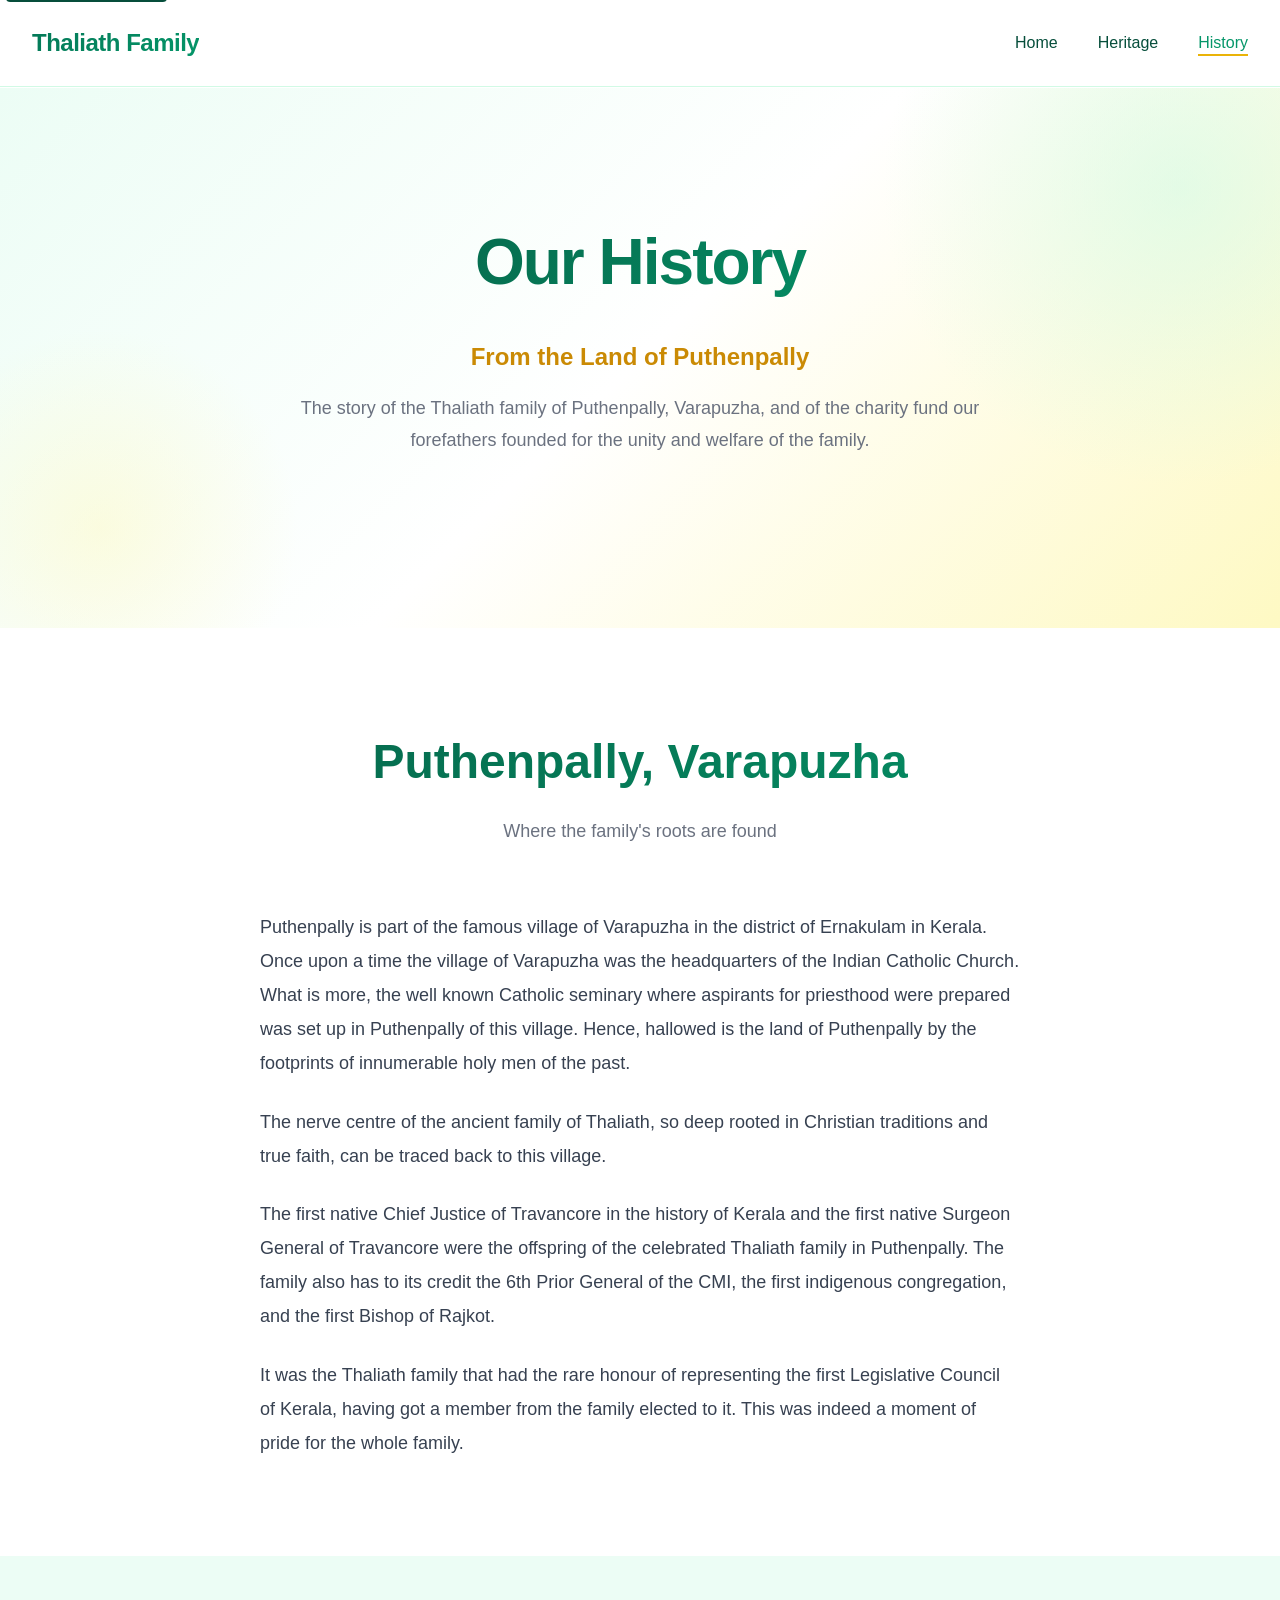
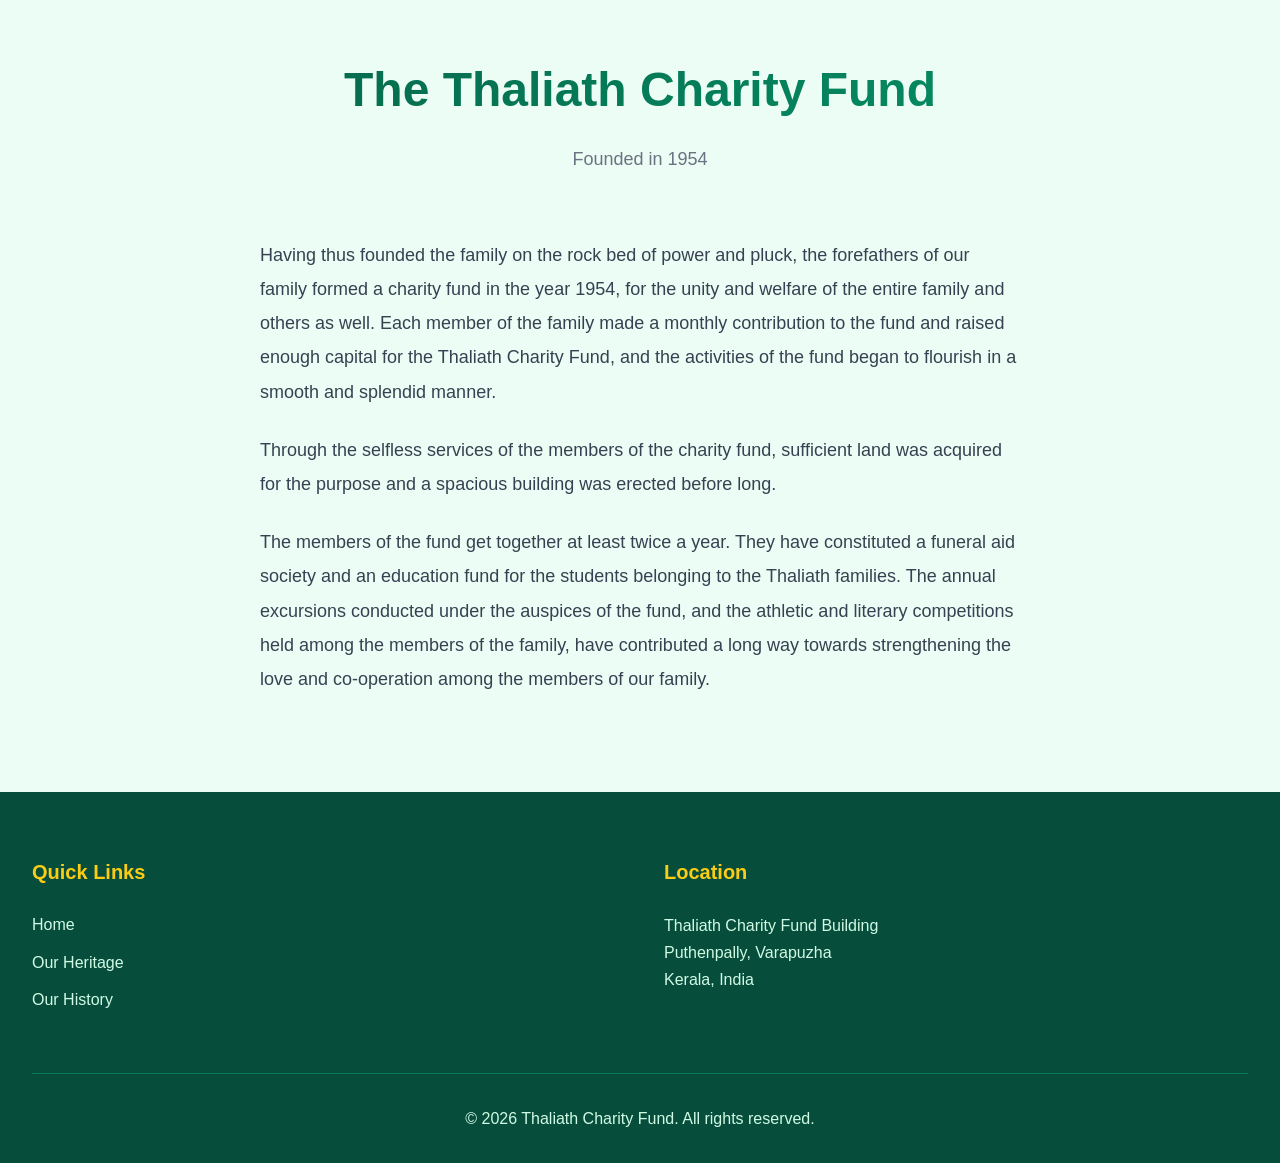
==== history.html @ 6bfd042c "Remove Family of Firsts section from History page Move the notable members back into the Puthenpally" ====
<!doctype html>
<html lang="en">
  <head>
    <meta charset="UTF-8" />
    <meta name="viewport" content="width=device-width, initial-scale=1.0" />
    <meta
      name="description"
      content="The history of the Thaliath family of Puthenpally, Varapuzha, and the Thaliath Charity Fund founded in 1954."
    />
    <meta
      name="keywords"
      content="Thaliath family history, Puthenpally, Varapuzha, Thaliath Charity Fund, Kerala"
    />
    <meta name="author" content="Prince Thaliath" />
    <meta name="robots" content="index, follow" />
    <meta name="theme-color" content="#059669" />
    <link rel="icon" href="favicon/favicon.ico" type="image/x-icon" />
    <link
      rel="apple-touch-icon"
      sizes="180x180"
      href="favicon/apple-touch-icon.png"
    />
    <link
      rel="icon"
      type="image/png"
      sizes="32x32"
      href="favicon/favicon-32x32.png"
    />
    <link
      rel="icon"
      type="image/png"
      sizes="16x16"
      href="favicon/favicon-16x16.png"
    />
    <link rel="manifest" href="favicon/site.webmanifest" />
    <title>Our History - Thaliath Family</title>
    <meta property="og:url" content="https://thaliathfamily.com/history.html" />
    <meta property="og:type" content="article" />
    <meta property="og:title" content="Our History - Thaliath Family" />
    <meta
      property="og:description"
      content="The history of the Thaliath family of Puthenpally, Varapuzha, and the Thaliath Charity Fund founded in 1954."
    />
    <meta
      property="og:image"
      content="https://raw.githubusercontent.com/Thaliath-Charity-Fund/thaliathfamily.com/refs/heads/main/favicon/og.png"
    />
    <meta name="twitter:card" content="summary_large_image" />
    <meta property="twitter:domain" content="thaliathfamily.com" />
    <meta
      property="twitter:url"
      content="https://thaliathfamily.com/history.html"
    />
    <meta name="twitter:title" content="Our History - Thaliath Family" />
    <meta
      name="twitter:description"
      content="The history of the Thaliath family of Puthenpally, Varapuzha, and the Thaliath Charity Fund founded in 1954."
    />
    <meta
      name="twitter:image"
      content="https://raw.githubusercontent.com/Thaliath-Charity-Fund/thaliathfamily.com/refs/heads/main/favicon/og.png"
    />
    <link rel="stylesheet" href="main.css" />
    <script src="main.js" defer></script>
  </head>
  <body>
    <a href="#main" class="skip-link">Skip to main content</a>

    <header class="header" id="header">
      <nav class="nav-container">
        <a href="index.html" class="logo">Thaliath Family</a>
        <ul class="nav-links" id="navLinks">
          <li><a href="index.html#home">Home</a></li>
          <li><a href="index.html#heritage">Heritage</a></li>
          <li><a href="history.html" aria-current="page">History</a></li>
        </ul>
        <button
          class="menu-toggle"
          id="menuToggle"
          aria-label="Toggle navigation menu"
        >
          <span></span>
          <span></span>
          <span></span>
        </button>
      </nav>
    </header>

    <main id="main">
      <section class="hero page-hero" id="top">
        <div class="hero-content">
          <h1>Our History</h1>
          <p class="hero-subtitle">From the Land of Puthenpally</p>
          <p class="hero-description">
            The story of the Thaliath family of Puthenpally, Varapuzha, and of
            the charity fund our forefathers founded for the unity and welfare
            of the family.
          </p>
        </div>
      </section>

      <section class="section" id="puthenpally">
        <h2 class="section-title">Puthenpally, Varapuzha</h2>
        <p class="section-subtitle">Where the family's roots are found</p>

        <div class="prose">
          <p>
            Puthenpally is part of the famous village of Varapuzha in the
            district of Ernakulam in Kerala. Once upon a time the village of
            Varapuzha was the headquarters of the Indian Catholic Church. What
            is more, the well known Catholic seminary where aspirants for
            priesthood were prepared was set up in Puthenpally of this village.
            Hence, hallowed is the land of Puthenpally by the footprints of
            innumerable holy men of the past.
          </p>
          <p>
            The nerve centre of the ancient family of Thaliath, so deep rooted
            in Christian traditions and true faith, can be traced back to this
            village.
          </p>
          <p>
            The first native Chief Justice of Travancore in the history of
            Kerala and the first native Surgeon General of Travancore were the
            offspring of the celebrated Thaliath family in Puthenpally. The
            family also has to its credit the 6th Prior General of the CMI, the
            first indigenous congregation, and the first Bishop of Rajkot.
          </p>
          <p>
            It was the Thaliath family that had the rare honour of representing
            the first Legislative Council of Kerala, having got a member from
            the family elected to it. This was indeed a moment of pride for the
            whole family.
          </p>
        </div>
      </section>
      <section class="section section-tinted" id="charity-fund">
        <h2 class="section-title">The Thaliath Charity Fund</h2>
        <p class="section-subtitle">Founded in 1954</p>

        <div class="prose">
          <p>
            Having thus founded the family on the rock bed of power and pluck,
            the forefathers of our family formed a charity fund in the year
            1954, for the unity and welfare of the entire family and others as
            well. Each member of the family made a monthly contribution to the
            fund and raised enough capital for the Thaliath Charity Fund, and
            the activities of the fund began to flourish in a smooth and
            splendid manner.
          </p>
          <p>
            Through the selfless services of the members of the charity fund,
            sufficient land was acquired for the purpose and a spacious building
            was erected before long.
          </p>
          <p>
            The members of the fund get together at least twice a year. They
            have constituted a funeral aid society and an education fund for the
            students belonging to the Thaliath families. The annual excursions
            conducted under the auspices of the fund, and the athletic and
            literary competitions held among the members of the family, have
            contributed a long way towards strengthening the love and
            co-operation among the members of our family.
          </p>
        </div>
      </section>
    </main>

    <footer class="footer">
      <div class="footer-content">
        <div class="footer-section">
          <h4>Quick Links</h4>
          <ul>
            <li><a href="index.html#home">Home</a></li>
            <li><a href="index.html#heritage">Our Heritage</a></li>
            <li><a href="history.html">Our History</a></li>
          </ul>
        </div>

        <div class="footer-section">
          <h4>Location</h4>
          <p class="footer-description">
            Thaliath Charity Fund Building
            <br />Puthenpally, Varapuzha<br />Kerala, India
          </p>
        </div>
      </div>

      <div class="footer-bottom">
        <p>&copy; 2026 Thaliath Charity Fund. All rights reserved.</p>
      </div>
    </footer>

    <noscript>
      <p class="no_java_script">
        This website uses JavaScript for enhanced functionality, such as the
        mobile navigation menu. Please enable JavaScript for the best
        experience.
      </p>
    </noscript>
  </body>
</html>
---- main.css ----
* {
  margin: 0;
  padding: 0;
  box-sizing: border-box;
}

:root {
  --emerald-900: #064e3b;
  --emerald-800: #065f46;
  --emerald-700: #047857;
  --emerald-600: #059669;
  --emerald-500: #10b981;
  --emerald-100: #d1fae5;
  --emerald-50: #ecfdf5;
  --gold-600: #ca8a04;
  --gold-500: #eab308;
  --gold-400: #facc15;
  --gold-100: #fef9c3;
}

body {
  font-family: -apple-system, BlinkMacSystemFont, "Segoe UI", Roboto, Oxygen,
    Ubuntu, Cantarell, sans-serif;
  line-height: 1.6;
  color: #1f2937;
  overflow-x: hidden;
}

.header {
  position: fixed;
  top: 0;
  width: 100%;
  background: rgba(255, 255, 255, 0.95);
  backdrop-filter: blur(10px);
  z-index: 1000;
  border-bottom: 1px solid var(--emerald-100);
  transition: all 0.3s ease;
}

.header.scrolled {
  box-shadow: 0 4px 6px -1px rgba(0, 0, 0, 0.1);
}

.nav-container {
  max-width: 1400px;
  margin: 0 auto;
  padding: 1.5rem 2rem;
  display: flex;
  justify-content: space-between;
  align-items: center;
}

.logo {
  font-size: 1.5rem;
  font-weight: 700;
  background: linear-gradient(
    135deg,
    var(--emerald-700) 0%,
    var(--emerald-600) 100%
  );
  -webkit-background-clip: text;
  -webkit-text-fill-color: transparent;
  background-clip: text;
  text-decoration: none;
  letter-spacing: -0.5px;
}

.nav-links {
  display: flex;
  gap: 2.5rem;
  list-style: none;
}

.nav-links a {
  color: var(--emerald-900);
  text-decoration: none;
  font-weight: 500;
  transition: color 0.3s ease;
  position: relative;
}

.nav-links a::after {
  content: "";
  position: absolute;
  bottom: -5px;
  left: 0;
  width: 0;
  height: 2px;
  background: var(--gold-500);
  transition: width 0.3s ease;
}

.nav-links a:hover::after {
  width: 100%;
}

.nav-links a:hover {
  color: var(--emerald-600);
}

.nav-links a[aria-current="page"] {
  color: var(--emerald-600);
}

.nav-links a[aria-current="page"]::after {
  width: 100%;
}

.menu-toggle {
  display: none;
  background: none;
  border: none;
  cursor: pointer;
  padding: 0.5rem;
}

.menu-toggle span {
  display: block;
  width: 25px;
  height: 3px;
  background: var(--emerald-900);
  margin: 5px 0;
  transition: 0.3s;
}

.hero {
  margin-top: 88px;
  min-height: calc(100vh - 88px);
  background: linear-gradient(
    135deg,
    var(--emerald-50) 0%,
    white 50%,
    var(--gold-100) 100%
  );
  display: flex;
  align-items: center;
  justify-content: center;
  position: relative;
  overflow: hidden;
}

.hero::before {
  content: "";
  position: absolute;
  width: 600px;
  height: 600px;
  background: radial-gradient(circle, var(--emerald-100) 0%, transparent 70%);
  border-radius: 50%;
  top: -200px;
  right: -200px;
  opacity: 0.6;
}

.hero::after {
  content: "";
  position: absolute;
  width: 400px;
  height: 400px;
  background: radial-gradient(circle, var(--gold-100) 0%, transparent 70%);
  border-radius: 50%;
  bottom: -100px;
  left: -100px;
  opacity: 0.5;
}

.hero-content {
  max-width: 1400px;
  padding: 4rem 2rem;
  text-align: center;
  position: relative;
  z-index: 1;
}

.hero h1 {
  font-size: 4rem;
  background: linear-gradient(
    135deg,
    var(--emerald-800) 0%,
    var(--emerald-600) 100%
  );
  -webkit-background-clip: text;
  -webkit-text-fill-color: transparent;
  background-clip: text;
  margin-bottom: 1.5rem;
  font-weight: 800;
  letter-spacing: -2px;
  animation: fadeInUp 0.8s ease;
}

.hero-subtitle {
  font-size: 1.5rem;
  color: var(--gold-600);
  margin-bottom: 1rem;
  font-weight: 600;
  animation: fadeInUp 0.8s ease 0.2s backwards;
}

.hero-description {
  font-size: 1.125rem;
  color: #6b7280;
  max-width: 700px;
  margin: 0 auto 3rem;
  line-height: 1.8;
  animation: fadeInUp 0.8s ease 0.4s backwards;
}

.cta-buttons {
  display: flex;
  gap: 1.5rem;
  justify-content: center;
  flex-wrap: wrap;
  animation: fadeInUp 0.8s ease 0.6s backwards;
}

.btn {
  padding: 1rem 2.5rem;
  border-radius: 50px;
  text-decoration: none;
  font-weight: 600;
  transition: all 0.3s ease;
  display: inline-block;
  border: 2px solid transparent;
}

.btn-primary {
  background: linear-gradient(
    135deg,
    var(--emerald-600) 0%,
    var(--emerald-500) 100%
  );
  color: white;
}

.btn-primary:hover {
  background: linear-gradient(
    135deg,
    var(--emerald-700) 0%,
    var(--emerald-600) 100%
  );
  transform: translateY(-2px);
  box-shadow: 0 10px 25px -5px rgba(5, 150, 105, 0.4);
}

.btn-secondary {
  background: white;
  color: var(--emerald-700);
  border-color: var(--emerald-600);
}

.btn-secondary:hover {
  background: var(--emerald-50);
  transform: translateY(-2px);
}

.section {
  padding: 6rem 2rem;
  max-width: 1400px;
  margin: 0 auto;
}

.section-title {
  font-size: 3rem;
  background: linear-gradient(
    135deg,
    var(--emerald-800) 0%,
    var(--emerald-600) 100%
  );
  -webkit-background-clip: text;
  -webkit-text-fill-color: transparent;
  background-clip: text;
  margin-bottom: 1rem;
  text-align: center;
  font-weight: 700;
}

.section-subtitle {
  text-align: center;
  color: #6b7280;
  font-size: 1.125rem;
  max-width: 700px;
  margin: 0 auto 4rem;
}

.features-grid {
  display: grid;
  grid-template-columns: repeat(auto-fit, minmax(300px, 1fr));
  gap: 2.5rem;
  margin-top: 4rem;
}

.feature-card {
  background: white;
  padding: 2.5rem;
  border-radius: 20px;
  box-shadow: 0 4px 6px -1px rgba(0, 0, 0, 0.1);
  transition: all 0.3s ease;
  border: 1px solid var(--emerald-100);
  position: relative;
  overflow: hidden;
}

.feature-card::before {
  content: "";
  position: absolute;
  top: 0;
  left: 0;
  width: 100%;
  height: 4px;
  background: linear-gradient(
    90deg,
    var(--emerald-500) 0%,
    var(--gold-400) 100%
  );
  transform: scaleX(0);
  transition: transform 0.3s ease;
}

.feature-card:hover::before {
  transform: scaleX(1);
}

.feature-card:hover {
  transform: translateY(-10px);
  box-shadow: 0 20px 25px -5px rgba(0, 0, 0, 0.1);
  border-color: var(--emerald-300);
}

.feature-icon {
  width: 60px;
  height: 60px;
  background: linear-gradient(
    135deg,
    var(--emerald-100) 0%,
    var(--gold-100) 100%
  );
  border-radius: 15px;
  display: flex;
  align-items: center;
  justify-content: center;
  margin-bottom: 1.5rem;
  font-size: 1.75rem;
}

.feature-card h3 {
  font-size: 1.5rem;
  color: var(--emerald-900);
  margin-bottom: 1rem;
  font-weight: 600;
}

.feature-card p {
  color: #6b7280;
  line-height: 1.7;
}

.page-hero {
  min-height: 60vh;
}

.section-tinted {
  max-width: none;
  background: var(--emerald-50);
}

.section-tinted > * {
  max-width: 1400px;
  margin-left: auto;
  margin-right: auto;
}

.section-tinted > .section-subtitle {
  max-width: 700px;
}

.prose {
  max-width: 760px;
  margin: 0 auto;
}

.prose p {
  font-size: 1.125rem;
  line-height: 1.9;
  color: #374151;
}

.prose p + p {
  margin-top: 1.5rem;
}

.bg-emerald {
  background: linear-gradient(
    135deg,
    var(--emerald-700) 0%,
    var(--emerald-900) 100%
  );
  color: white;
}

.bg-emerald .section-title {
  color: white;
  background: none;
  -webkit-text-fill-color: white;
}

.bg-emerald .section-subtitle {
  color: var(--emerald-100);
}

.stats-grid {
  display: grid;
  grid-template-columns: repeat(auto-fit, minmax(200px, 1fr));
  gap: 3rem;
  margin-top: 4rem;
}

.stat-item {
  text-align: center;
  position: relative;
}

.stat-item::after {
  content: "";
  position: absolute;
  bottom: -10px;
  left: 50%;
  transform: translateX(-50%);
  width: 60px;
  height: 3px;
  background: var(--gold-400);
  border-radius: 2px;
}

.stat-number {
  font-size: 3.5rem;
  font-weight: 800;
  color: white;
  margin-bottom: 0.5rem;
}

.stat-label {
  font-size: 1.125rem;
  color: var(--emerald-100);
}

.footer {
  background: var(--emerald-900);
  color: white;
  padding: 4rem 2rem 2rem;
}

.footer-content {
  max-width: 1400px;
  margin: 0 auto;
  display: grid;
  grid-template-columns: repeat(auto-fit, minmax(250px, 1fr));
  gap: 3rem;
  margin-bottom: 3rem;
}

.footer-section h4 {
  font-size: 1.25rem;
  margin-bottom: 1.5rem;
  color: var(--gold-400);
}

.footer-section ul {
  list-style: none;
}

.footer-section ul li {
  margin-bottom: 0.75rem;
}

.footer-section a {
  color: var(--emerald-100);
  text-decoration: none;
  transition: color 0.3s ease;
}

.footer-section a:hover {
  color: var(--gold-400);
}

.footer-description {
  color: var(--emerald-100);
  line-height: 1.7;
}

.skip-link {
  position: absolute;
  top: -40px;
  left: 6px;
  background: var(--emerald-900);
  color: white;
  padding: 8px;
  text-decoration: none;
  z-index: 1001;
  border-radius: 4px;
}

.skip-link:focus {
  top: 6px;
}

.footer-bottom {
  text-align: center;
  padding-top: 2rem;
  border-top: 1px solid var(--emerald-700);
  color: var(--emerald-100);
}

@keyframes fadeInUp {
  from {
    opacity: 0;
    transform: translateY(30px);
  }
  to {
    opacity: 1;
    transform: translateY(0);
  }
}

@media (max-width: 768px) {
  .nav-links {
    position: fixed;
    top: 88px;
    left: -100%;
    width: 100%;
    background: white;
    flex-direction: column;
    padding: 2rem;
    gap: 1.5rem;
    box-shadow: 0 10px 25px -5px rgba(0, 0, 0, 0.1);
    transition: left 0.3s ease;
  }

  .nav-links.active {
    left: 0;
  }

  .menu-toggle {
    display: block;
  }

  .hero h1 {
    font-size: 2.5rem;
  }

  .hero-subtitle {
    font-size: 1.25rem;
  }

  .section-title {
    font-size: 2rem;
  }

  .page-hero {
    min-height: auto;
  }

  .prose p {
    font-size: 1rem;
  }

  .cta-buttons {
    flex-direction: column;
  }

  .btn {
    width: 100%;
  }
}

.no_java_script {
  text-align: center;
  padding: 1rem;
  background: #fee;
  color: #c33;
}
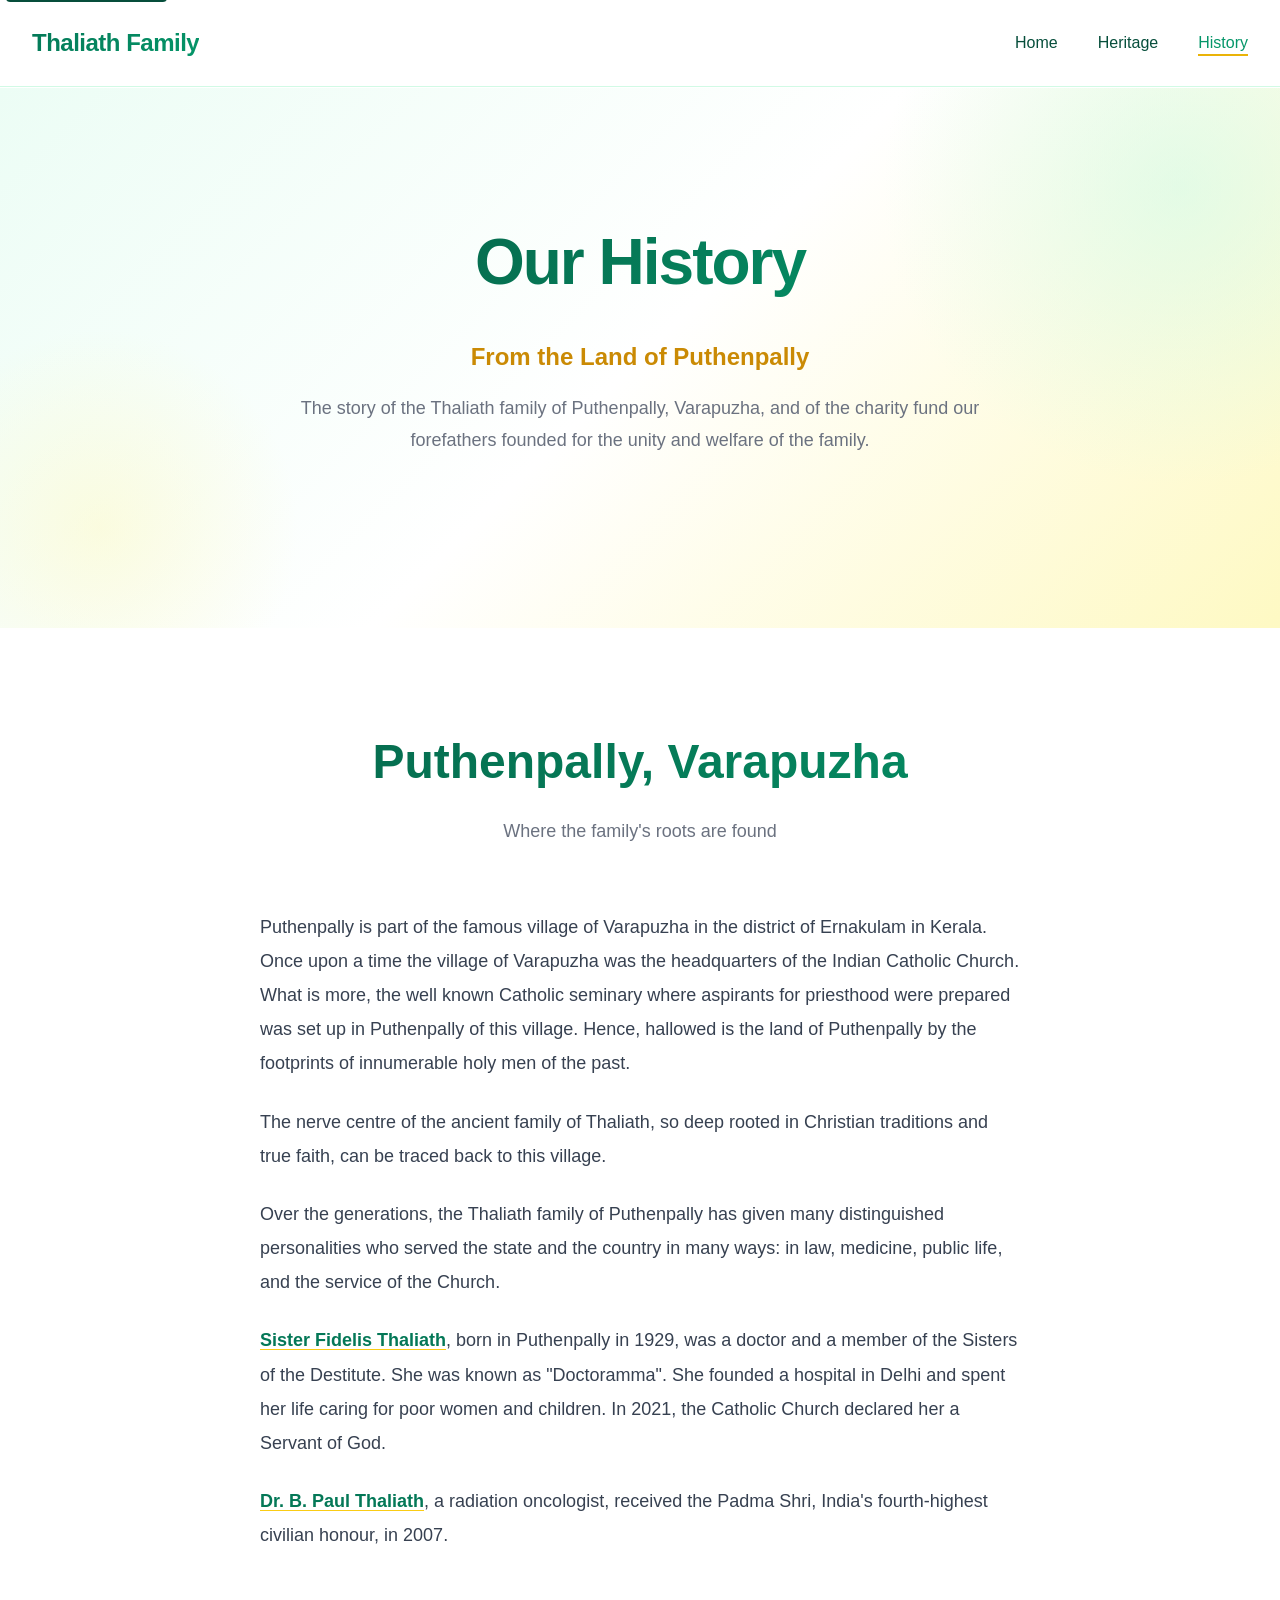
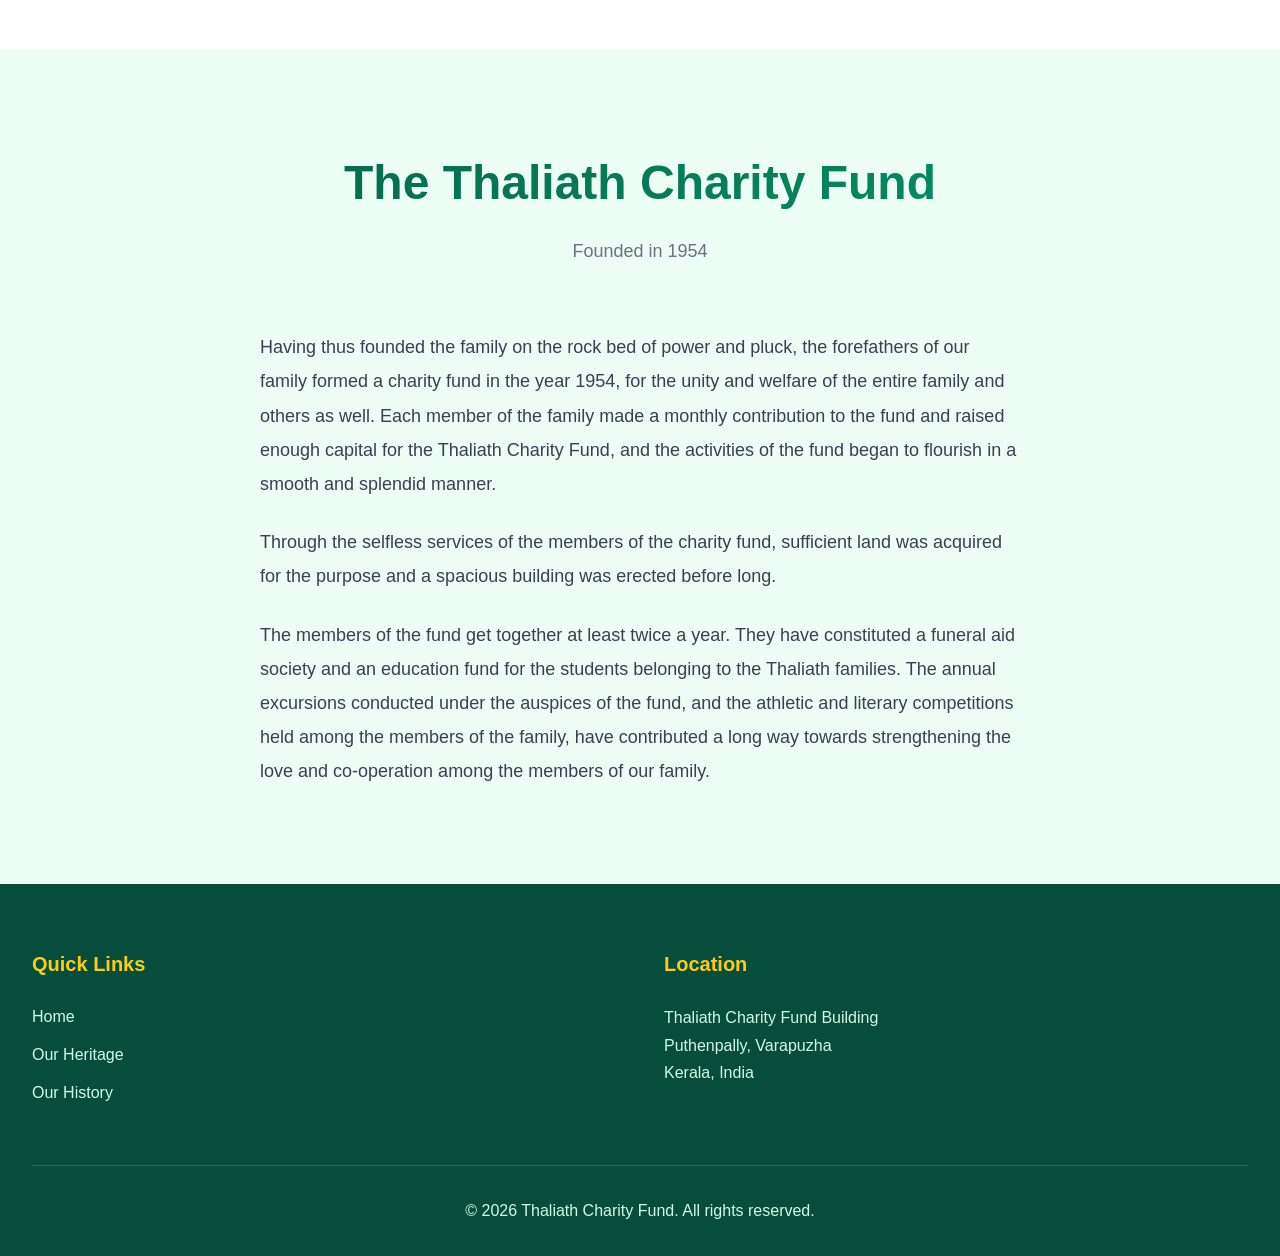
==== commit 411e3e0d: "Correct notable members on the History page Remove the claims about the Chief Justice, Surgeon Gener" ====
--- a/history.html
+++ b/history.html
@@ -2,11 +2,11 @@
 <html lang="en">
   <head>
     <meta charset="UTF-8" />
+    <meta
+      name="description"
+      content="The history of the Thaliath family of Puthenpally, Varapuzha, and of the Thaliath Charity Fund, founded in 1954 for the unity and welfare of the family."
+    />
     <meta name="viewport" content="width=device-width, initial-scale=1.0" />
-    <meta
-      name="description"
-      content="The history of the Thaliath family of Puthenpally, Varapuzha, and the Thaliath Charity Fund founded in 1954."
-    />
     <meta
       name="keywords"
       content="Thaliath family history, Puthenpally, Varapuzha, Thaliath Charity Fund, Kerala"
@@ -33,33 +33,109 @@
       href="favicon/favicon-16x16.png"
     />
     <link rel="manifest" href="favicon/site.webmanifest" />
-    <title>Our History - Thaliath Family</title>
+    <title>Our History | Thaliath Family of Puthenpally, Varapuzha</title>
+    <link rel="canonical" href="https://thaliathfamily.com/history.html" />
+    <meta property="og:site_name" content="Thaliath Family" />
+    <meta property="og:locale" content="en_IN" />
+    <meta property="og:type" content="article" />
     <meta property="og:url" content="https://thaliathfamily.com/history.html" />
-    <meta property="og:type" content="article" />
-    <meta property="og:title" content="Our History - Thaliath Family" />
+    <meta
+      property="og:title"
+      content="Our History | Thaliath Family of Puthenpally, Varapuzha"
+    />
     <meta
       property="og:description"
-      content="The history of the Thaliath family of Puthenpally, Varapuzha, and the Thaliath Charity Fund founded in 1954."
+      content="The history of the Thaliath family of Puthenpally, Varapuzha, and of the Thaliath Charity Fund, founded in 1954 for the unity and welfare of the family."
     />
     <meta
       property="og:image"
-      content="https://raw.githubusercontent.com/Thaliath-Charity-Fund/thaliathfamily.com/refs/heads/main/favicon/og.png"
+      content="https://thaliathfamily.com/favicon/og-history.jpg"
+    />
+    <meta
+      property="og:image:secure_url"
+      content="https://thaliathfamily.com/favicon/og-history.jpg"
+    />
+    <meta property="og:image:type" content="image/jpeg" />
+    <meta property="og:image:width" content="1200" />
+    <meta property="og:image:height" content="630" />
+    <meta
+      property="og:image:alt"
+      content="Our History: the Thaliath family, roots in Puthenpally and the Charity Fund since 1954"
     />
     <meta name="twitter:card" content="summary_large_image" />
-    <meta property="twitter:domain" content="thaliathfamily.com" />
-    <meta
-      property="twitter:url"
+    <meta name="twitter:domain" content="thaliathfamily.com" />
+    <meta
+      name="twitter:url"
       content="https://thaliathfamily.com/history.html"
     />
-    <meta name="twitter:title" content="Our History - Thaliath Family" />
+    <meta
+      name="twitter:title"
+      content="Our History | Thaliath Family of Puthenpally, Varapuzha"
+    />
     <meta
       name="twitter:description"
-      content="The history of the Thaliath family of Puthenpally, Varapuzha, and the Thaliath Charity Fund founded in 1954."
+      content="The history of the Thaliath family of Puthenpally, Varapuzha, and of the Thaliath Charity Fund, founded in 1954 for the unity and welfare of the family."
     />
     <meta
       name="twitter:image"
-      content="https://raw.githubusercontent.com/Thaliath-Charity-Fund/thaliathfamily.com/refs/heads/main/favicon/og.png"
-    />
+      content="https://thaliathfamily.com/favicon/og-history.jpg"
+    />
+    <meta
+      name="twitter:image:alt"
+      content="Our History: the Thaliath family, roots in Puthenpally and the Charity Fund since 1954"
+    />
+    <script type="application/ld+json">
+      {
+        "@context": "https://schema.org",
+        "@graph": [
+          {
+            "@type": "Organization",
+            "@id": "https://thaliathfamily.com/#organization",
+            "name": "Thaliath Charity Fund",
+            "url": "https://thaliathfamily.com/",
+            "logo": "https://thaliathfamily.com/favicon/android-chrome-512x512.png",
+            "foundingDate": "1954",
+            "address": {
+              "@type": "PostalAddress",
+              "streetAddress": "Thaliath Charity Fund Building, Puthenpally",
+              "addressLocality": "Varapuzha",
+              "addressRegion": "Kerala",
+              "addressCountry": "IN"
+            }
+          },
+          {
+            "@type": "AboutPage",
+            "@id": "https://thaliathfamily.com/history.html#webpage",
+            "url": "https://thaliathfamily.com/history.html",
+            "name": "Our History",
+            "inLanguage": "en",
+            "isPartOf": {
+              "@id": "https://thaliathfamily.com/#website"
+            },
+            "about": {
+              "@id": "https://thaliathfamily.com/#organization"
+            },
+            "breadcrumb": {
+              "@type": "BreadcrumbList",
+              "itemListElement": [
+                {
+                  "@type": "ListItem",
+                  "position": 1,
+                  "name": "Home",
+                  "item": "https://thaliathfamily.com/"
+                },
+                {
+                  "@type": "ListItem",
+                  "position": 2,
+                  "name": "Our History",
+                  "item": "https://thaliathfamily.com/history.html"
+                }
+              ]
+            }
+          }
+        ]
+      }
+    </script>
     <link rel="stylesheet" href="main.css" />
     <script src="main.js" defer></script>
   </head>
@@ -119,17 +195,31 @@
             village.
           </p>
           <p>
-            The first native Chief Justice of Travancore in the history of
-            Kerala and the first native Surgeon General of Travancore were the
-            offspring of the celebrated Thaliath family in Puthenpally. The
-            family also has to its credit the 6th Prior General of the CMI, the
-            first indigenous congregation, and the first Bishop of Rajkot.
-          </p>
-          <p>
-            It was the Thaliath family that had the rare honour of representing
-            the first Legislative Council of Kerala, having got a member from
-            the family elected to it. This was indeed a moment of pride for the
-            whole family.
+            Over the generations, the Thaliath family of Puthenpally has given
+            many distinguished personalities who served the state and the
+            country in many ways: in law, medicine, public life, and the service
+            of the Church.
+          </p>
+          <p>
+            <a
+              href="https://en.wikipedia.org/wiki/Fidelis_Thaliath"
+              target="_blank"
+              rel="noopener"
+              >Sister Fidelis Thaliath</a
+            >, born in Puthenpally in 1929, was a doctor and a member of the
+            Sisters of the Destitute. She was known as "Doctoramma". She founded
+            a hospital in Delhi and spent her life caring for poor women and
+            children. In 2021, the Catholic Church declared her a Servant of
+            God.
+          </p>
+          <p>
+            <a
+              href="https://en.wikipedia.org/wiki/B._Paul_Thaliath"
+              target="_blank"
+              rel="noopener"
+              >Dr. B. Paul Thaliath</a
+            >, a radiation oncologist, received the Padma Shri, India's
+            fourth-highest civilian honour, in 2007.
           </p>
         </div>
       </section>
--- a/main.css
+++ b/main.css
@@ -19,8 +19,9 @@
 }
 
 body {
-  font-family: -apple-system, BlinkMacSystemFont, "Segoe UI", Roboto, Oxygen,
-    Ubuntu, Cantarell, sans-serif;
+  font-family:
+    -apple-system, BlinkMacSystemFont, "Segoe UI", Roboto, Oxygen, Ubuntu,
+    Cantarell, sans-serif;
   line-height: 1.6;
   color: #1f2937;
   overflow-x: hidden;
@@ -385,6 +386,19 @@
 
 .prose p + p {
   margin-top: 1.5rem;
+}
+
+.prose a {
+  color: var(--emerald-700);
+  font-weight: 600;
+  text-decoration: underline;
+  text-decoration-color: var(--gold-400);
+  text-underline-offset: 3px;
+  transition: color 0.3s ease;
+}
+
+.prose a:hover {
+  color: var(--emerald-600);
 }
 
 .bg-emerald {
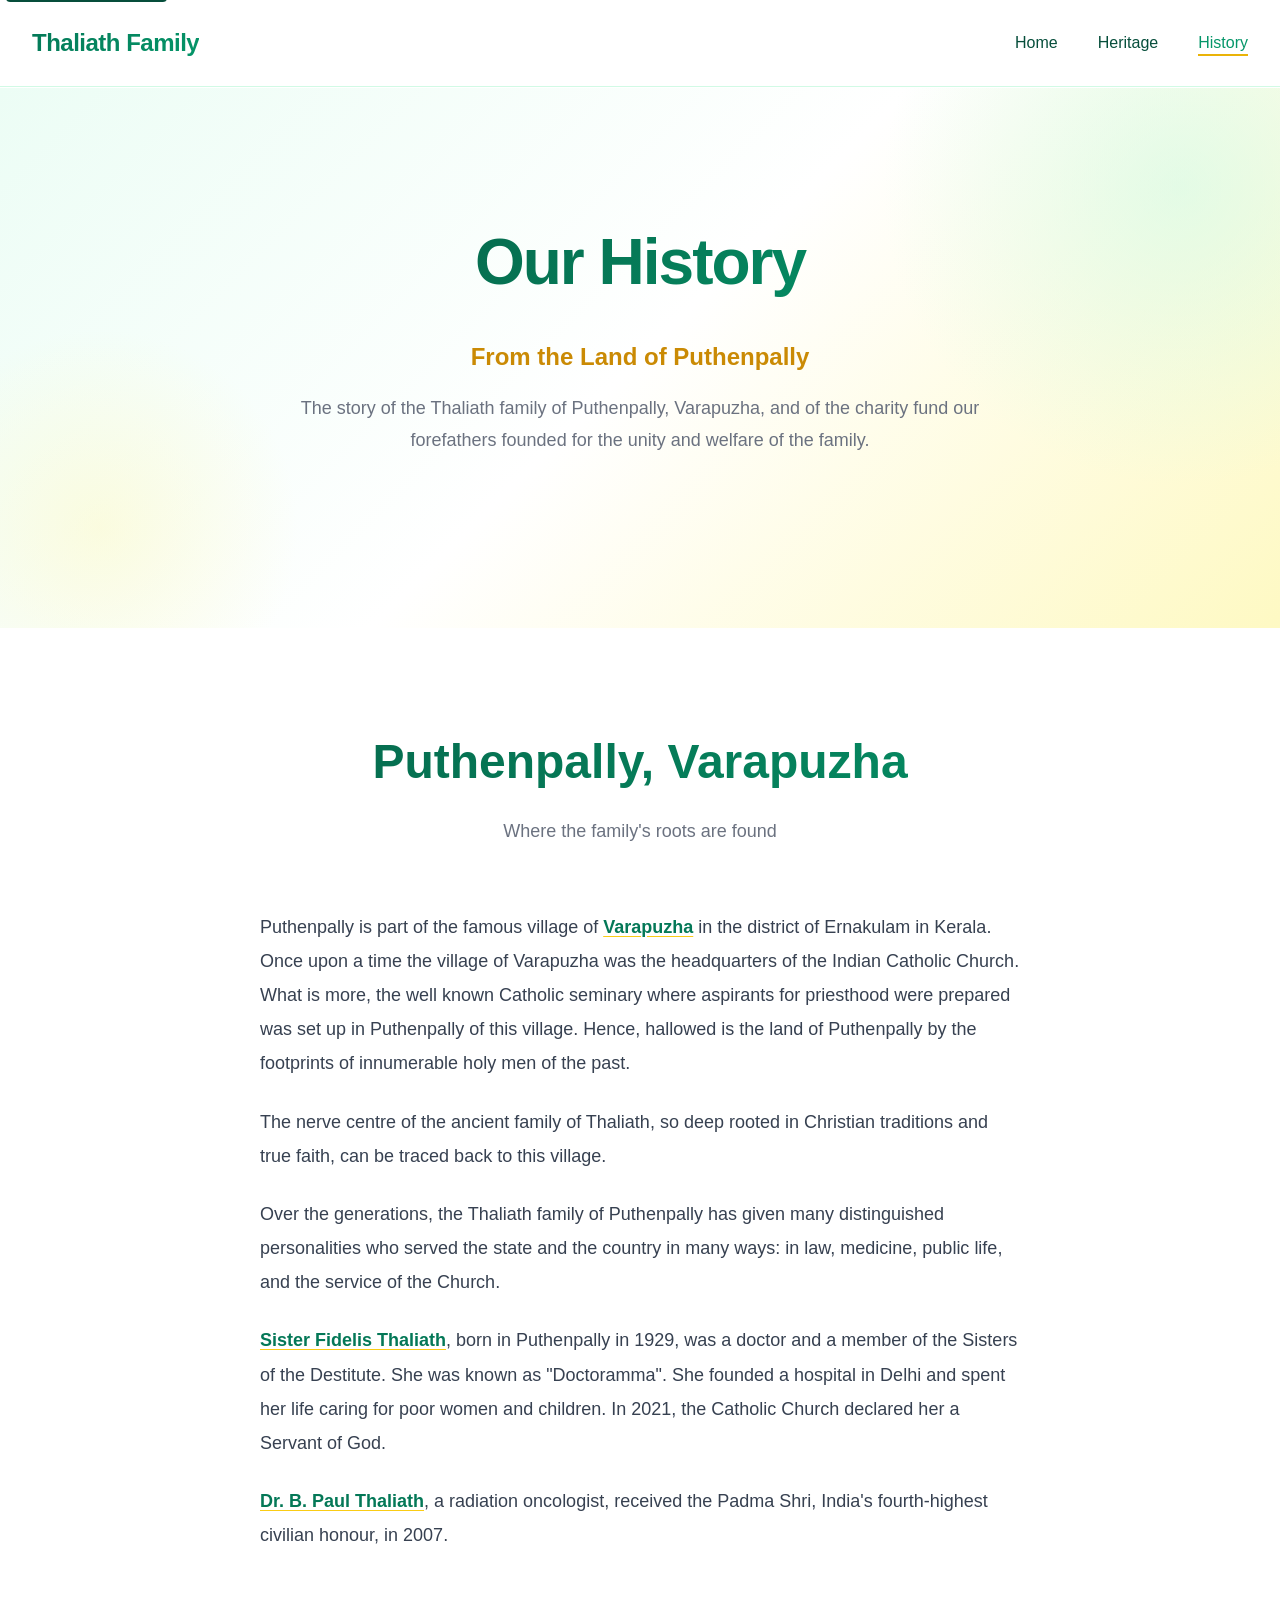
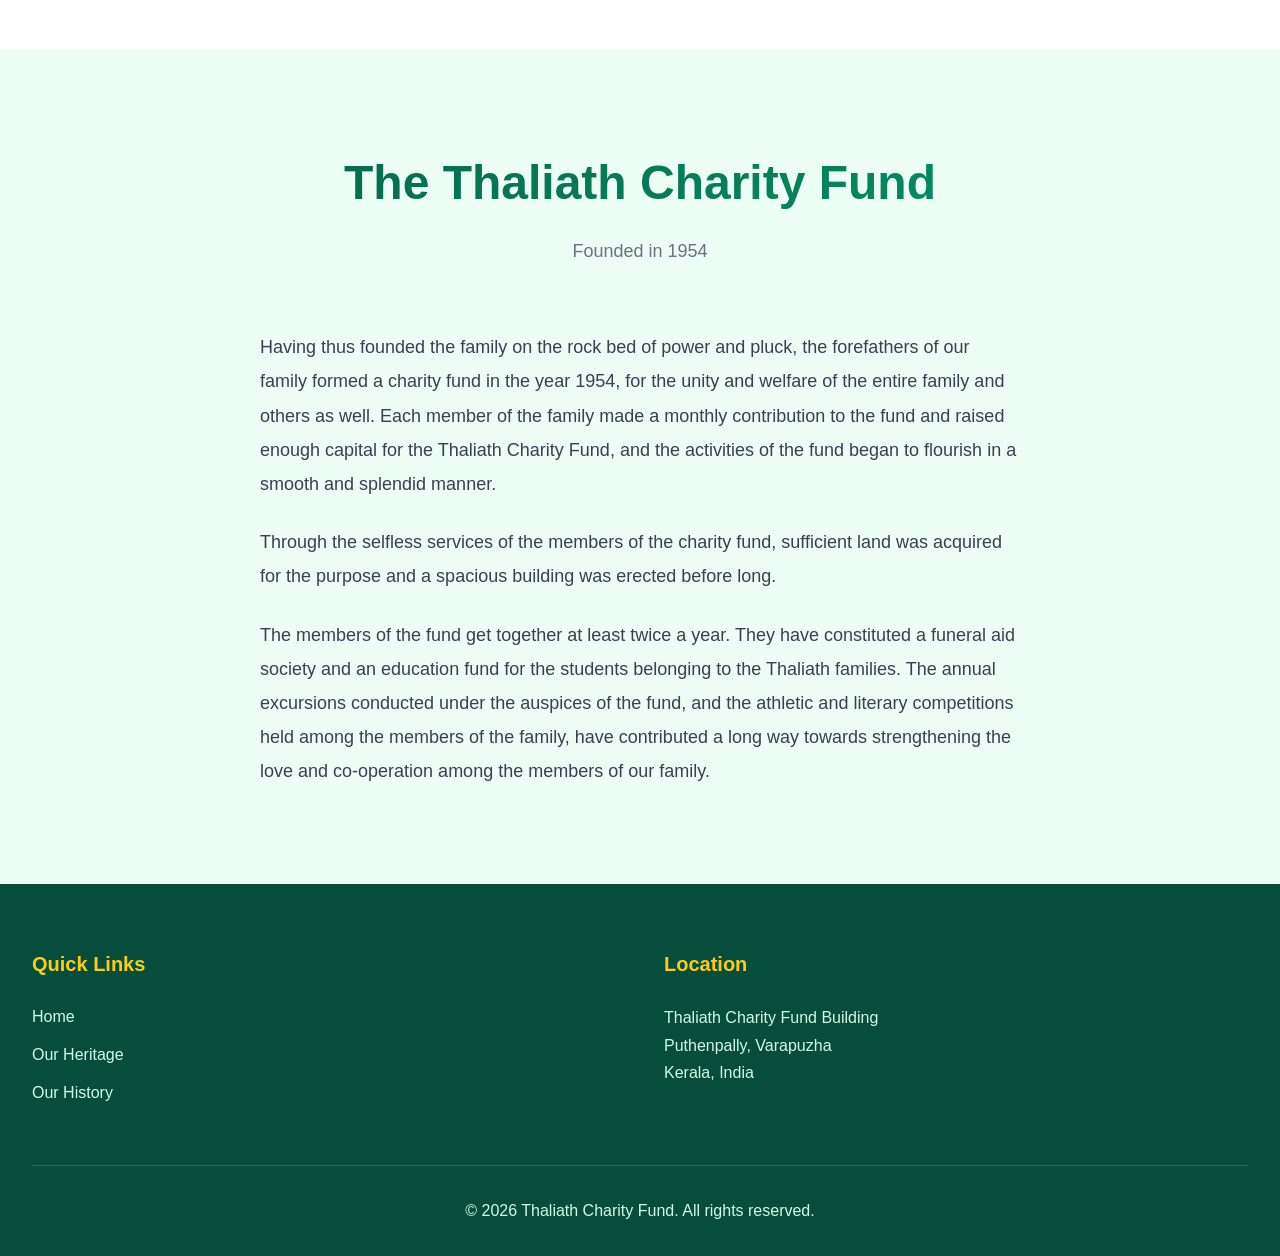
==== commit 06f510e7: "Link Varapuzha to Wikipedia on the History page Link the first mention of Varapuzha in the Puthenpal" ====
--- a/history.html
+++ b/history.html
@@ -181,10 +181,16 @@
 
         <div class="prose">
           <p>
-            Puthenpally is part of the famous village of Varapuzha in the
-            district of Ernakulam in Kerala. Once upon a time the village of
-            Varapuzha was the headquarters of the Indian Catholic Church. What
-            is more, the well known Catholic seminary where aspirants for
+            Puthenpally is part of the famous village of
+            <a
+              href="https://en.wikipedia.org/wiki/Varappuzha"
+              target="_blank"
+              rel="noopener"
+              >Varapuzha</a
+            >
+            in the district of Ernakulam in Kerala. Once upon a time the village
+            of Varapuzha was the headquarters of the Indian Catholic Church.
+            What is more, the well known Catholic seminary where aspirants for
             priesthood were prepared was set up in Puthenpally of this village.
             Hence, hallowed is the land of Puthenpally by the footprints of
             innumerable holy men of the past.
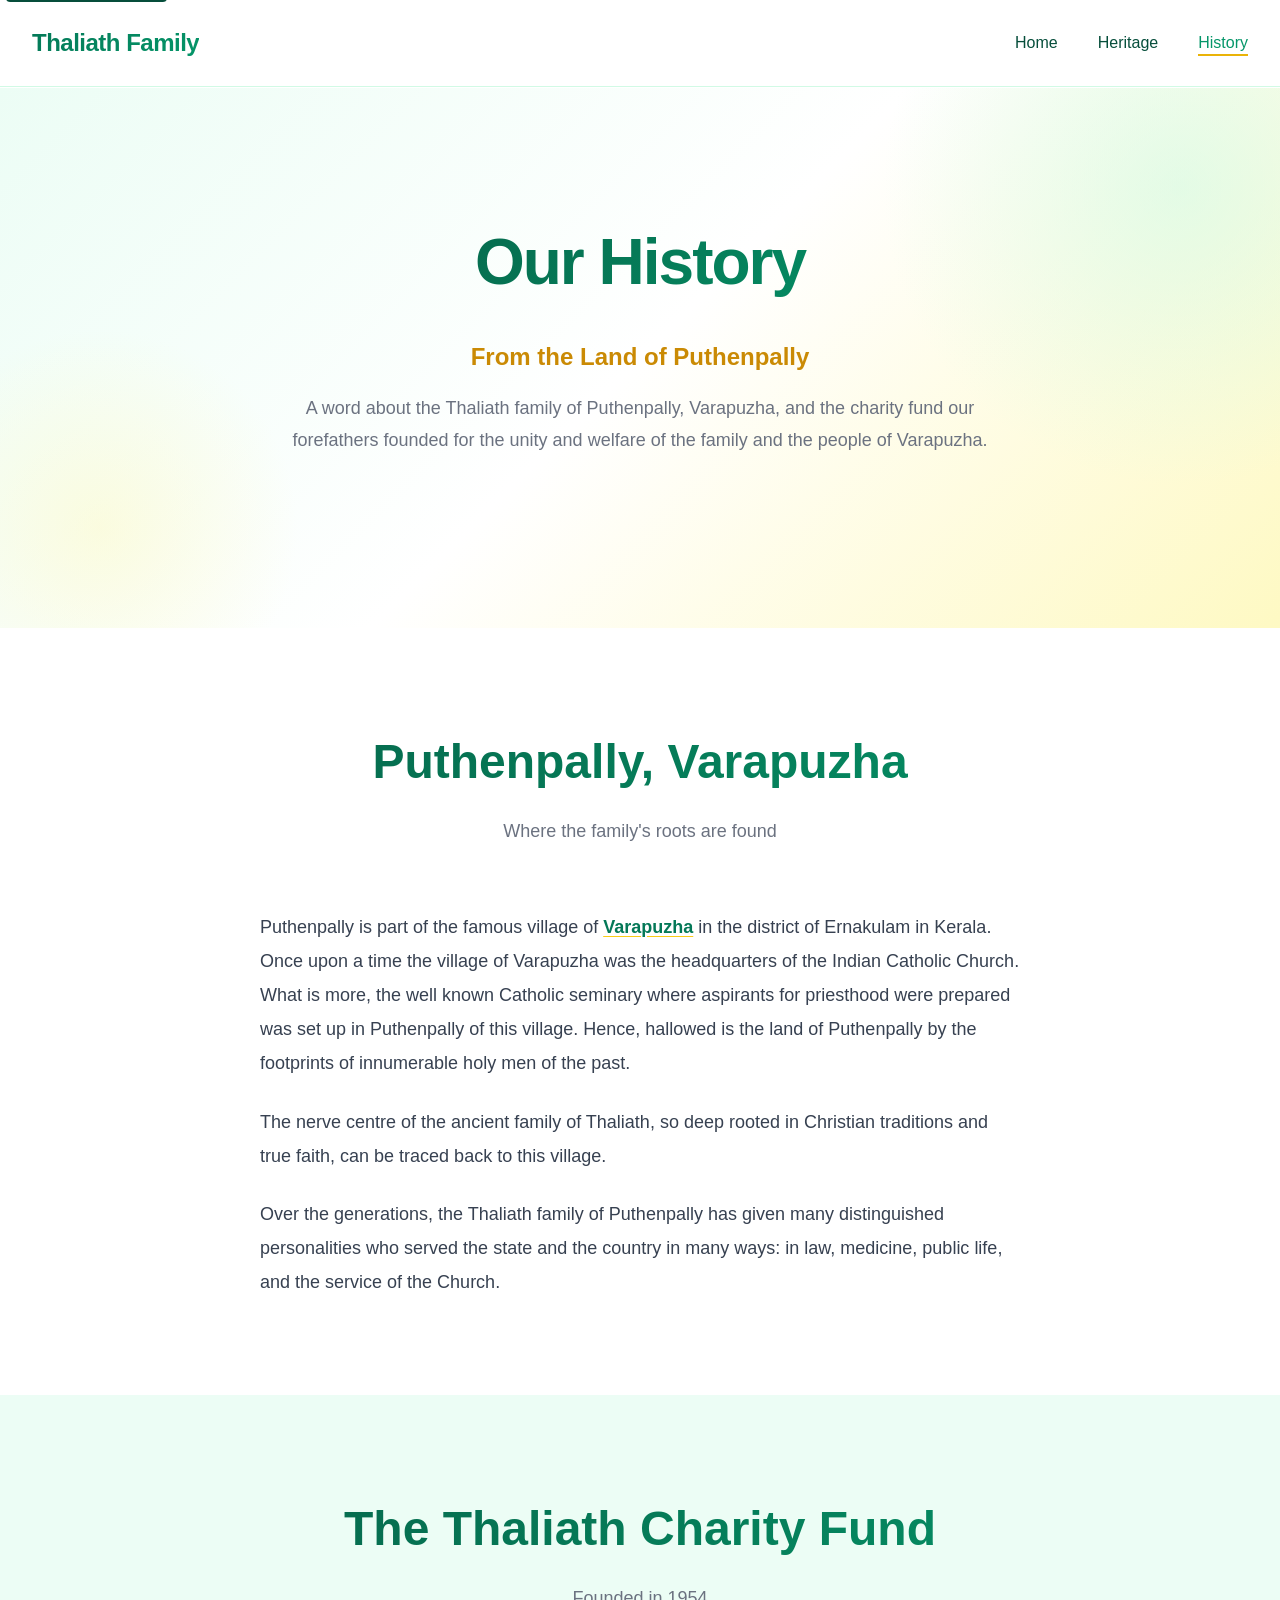
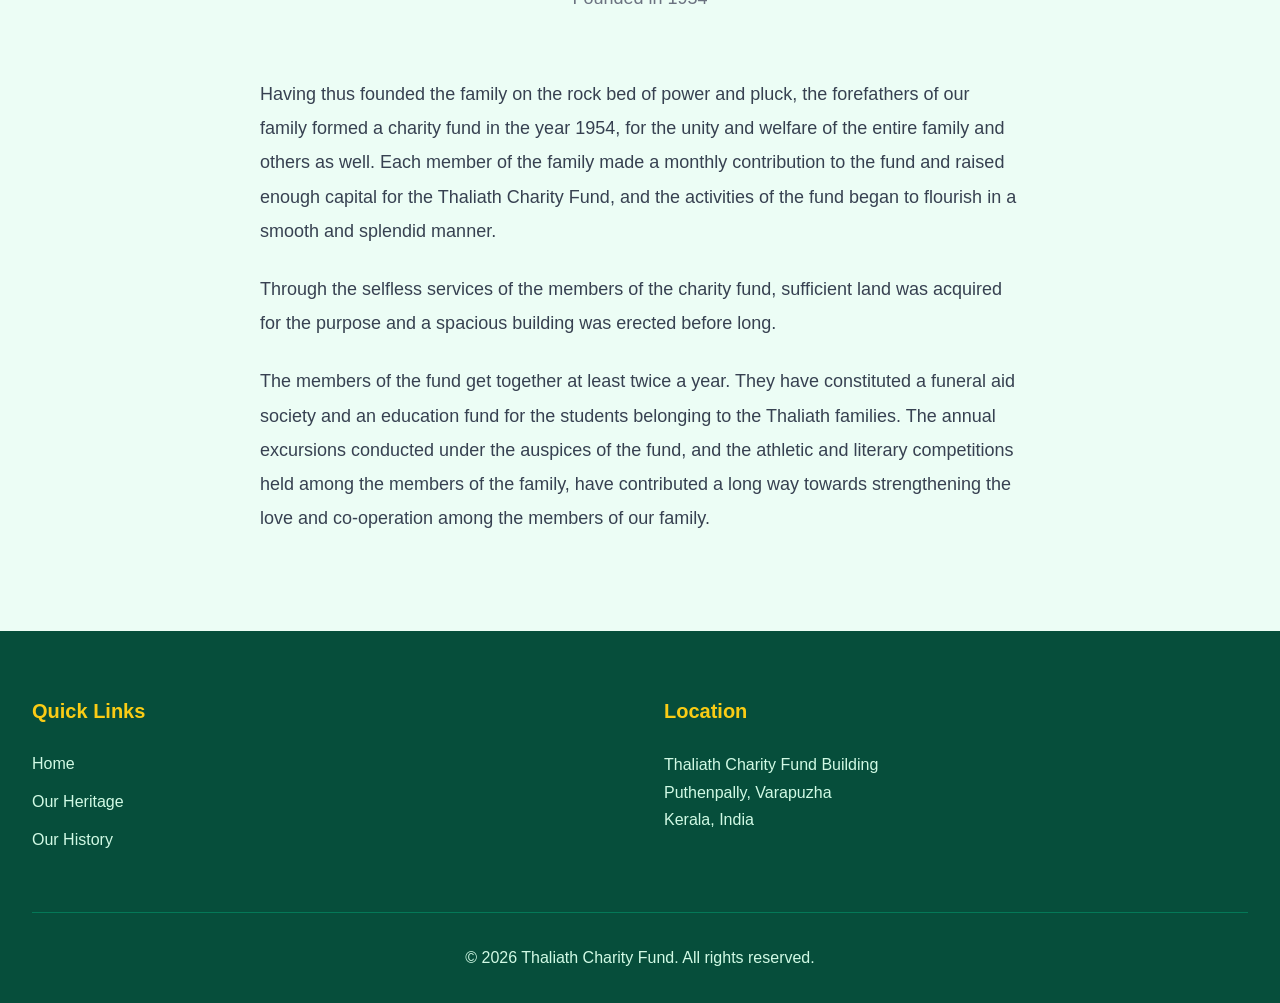
==== commit 9e3e1bd7: "Update History intro and remove named members Reword the hero line as "A word about the Thaliath fam" ====
--- a/history.html
+++ b/history.html
@@ -168,9 +168,9 @@
           <h1>Our History</h1>
           <p class="hero-subtitle">From the Land of Puthenpally</p>
           <p class="hero-description">
-            The story of the Thaliath family of Puthenpally, Varapuzha, and of
-            the charity fund our forefathers founded for the unity and welfare
-            of the family.
+            A word about the Thaliath family of Puthenpally, Varapuzha, and the
+            charity fund our forefathers founded for the unity and welfare of
+            the family and the people of Varapuzha.
           </p>
         </div>
       </section>
@@ -206,27 +206,6 @@
             country in many ways: in law, medicine, public life, and the service
             of the Church.
           </p>
-          <p>
-            <a
-              href="https://en.wikipedia.org/wiki/Fidelis_Thaliath"
-              target="_blank"
-              rel="noopener"
-              >Sister Fidelis Thaliath</a
-            >, born in Puthenpally in 1929, was a doctor and a member of the
-            Sisters of the Destitute. She was known as "Doctoramma". She founded
-            a hospital in Delhi and spent her life caring for poor women and
-            children. In 2021, the Catholic Church declared her a Servant of
-            God.
-          </p>
-          <p>
-            <a
-              href="https://en.wikipedia.org/wiki/B._Paul_Thaliath"
-              target="_blank"
-              rel="noopener"
-              >Dr. B. Paul Thaliath</a
-            >, a radiation oncologist, received the Padma Shri, India's
-            fourth-highest civilian honour, in 2007.
-          </p>
         </div>
       </section>
       <section class="section section-tinted" id="charity-fund">
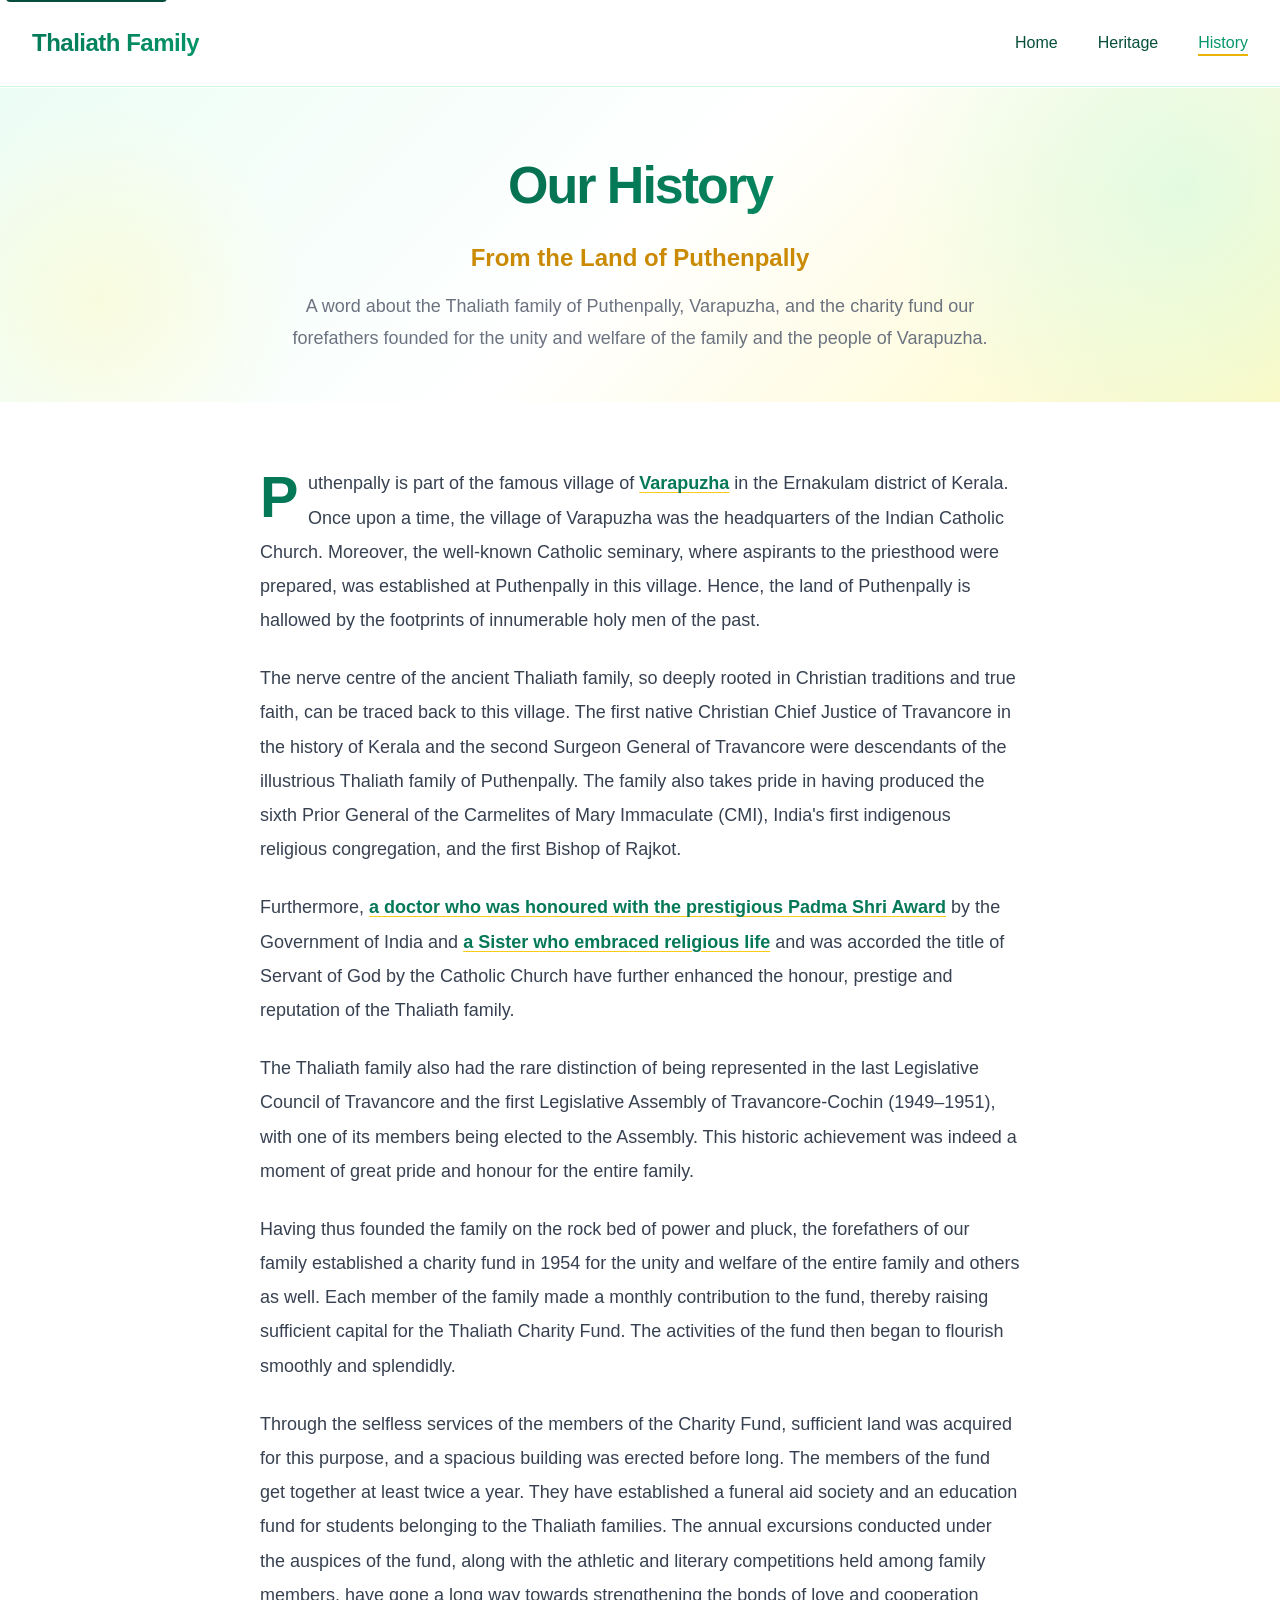
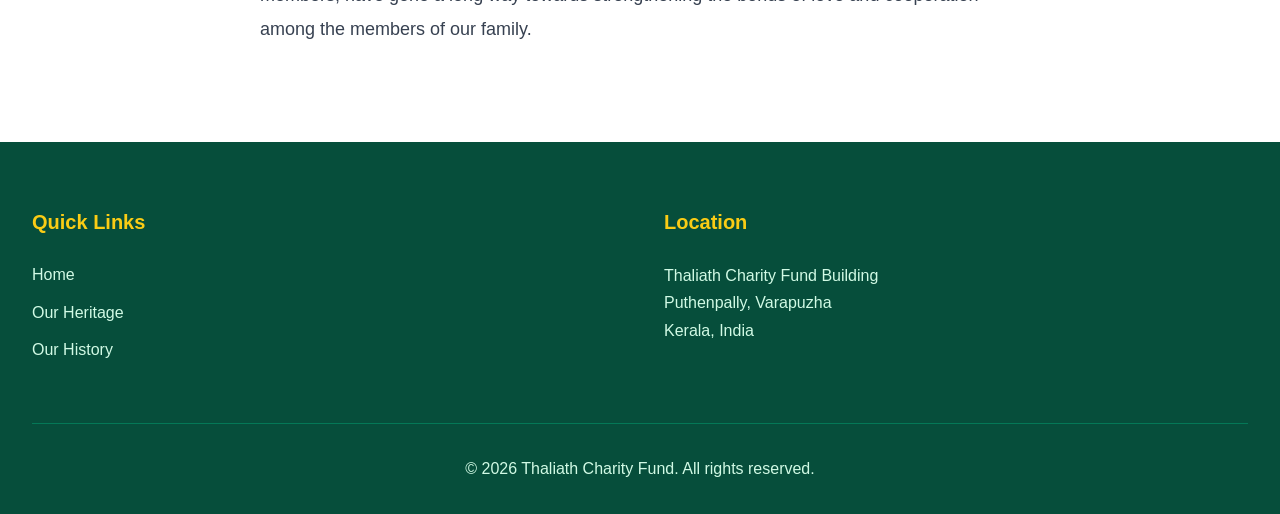
==== commit 1584af86: "Merge History content into a single section Replace the Puthenpally and Charity Fund sections with o" ====
--- a/history.html
+++ b/history.html
@@ -175,11 +175,8 @@
         </div>
       </section>
 
-      <section class="section" id="puthenpally">
-        <h2 class="section-title">Puthenpally, Varapuzha</h2>
-        <p class="section-subtitle">Where the family's roots are found</p>
-
-        <div class="prose">
+      <section class="section section-history" id="history">
+        <div class="prose prose-history">
           <p>
             Puthenpally is part of the famous village of
             <a
@@ -188,53 +185,72 @@
               rel="noopener"
               >Varapuzha</a
             >
-            in the district of Ernakulam in Kerala. Once upon a time the village
+            in the Ernakulam district of Kerala. Once upon a time, the village
             of Varapuzha was the headquarters of the Indian Catholic Church.
-            What is more, the well known Catholic seminary where aspirants for
-            priesthood were prepared was set up in Puthenpally of this village.
-            Hence, hallowed is the land of Puthenpally by the footprints of
-            innumerable holy men of the past.
-          </p>
-          <p>
-            The nerve centre of the ancient family of Thaliath, so deep rooted
-            in Christian traditions and true faith, can be traced back to this
-            village.
-          </p>
-          <p>
-            Over the generations, the Thaliath family of Puthenpally has given
-            many distinguished personalities who served the state and the
-            country in many ways: in law, medicine, public life, and the service
-            of the Church.
-          </p>
-        </div>
-      </section>
-      <section class="section section-tinted" id="charity-fund">
-        <h2 class="section-title">The Thaliath Charity Fund</h2>
-        <p class="section-subtitle">Founded in 1954</p>
-
-        <div class="prose">
+            Moreover, the well-known Catholic seminary, where aspirants to the
+            priesthood were prepared, was established at Puthenpally in this
+            village. Hence, the land of Puthenpally is hallowed by the
+            footprints of innumerable holy men of the past.
+          </p>
+          <p>
+            The nerve centre of the ancient Thaliath family, so deeply rooted in
+            Christian traditions and true faith, can be traced back to this
+            village. The first native Christian Chief Justice of Travancore in
+            the history of Kerala and the second Surgeon General of Travancore
+            were descendants of the illustrious Thaliath family of Puthenpally.
+            The family also takes pride in having produced the sixth Prior
+            General of the Carmelites of Mary Immaculate (CMI), India's first
+            indigenous religious congregation, and the first Bishop of Rajkot.
+          </p>
+          <p>
+            Furthermore,
+            <a
+              href="https://en.wikipedia.org/wiki/B._Paul_Thaliath"
+              target="_blank"
+              rel="noopener"
+              title="Dr. B. Paul Thaliath on Wikipedia"
+              >a doctor who was honoured with the prestigious Padma Shri
+              Award</a
+            >
+            by the Government of India and
+            <a
+              href="https://en.wikipedia.org/wiki/Fidelis_Thaliath"
+              target="_blank"
+              rel="noopener"
+              title="Sister Fidelis Thaliath on Wikipedia"
+              >a Sister who embraced religious life</a
+            >
+            and was accorded the title of Servant of God by the Catholic Church
+            have further enhanced the honour, prestige and reputation of the
+            Thaliath family.
+          </p>
+          <p>
+            The Thaliath family also had the rare distinction of being
+            represented in the last Legislative Council of Travancore and the
+            first Legislative Assembly of Travancore-Cochin (1949–1951), with
+            one of its members being elected to the Assembly. This historic
+            achievement was indeed a moment of great pride and honour for the
+            entire family.
+          </p>
           <p>
             Having thus founded the family on the rock bed of power and pluck,
-            the forefathers of our family formed a charity fund in the year
-            1954, for the unity and welfare of the entire family and others as
-            well. Each member of the family made a monthly contribution to the
-            fund and raised enough capital for the Thaliath Charity Fund, and
-            the activities of the fund began to flourish in a smooth and
-            splendid manner.
-          </p>
-          <p>
-            Through the selfless services of the members of the charity fund,
-            sufficient land was acquired for the purpose and a spacious building
-            was erected before long.
-          </p>
-          <p>
-            The members of the fund get together at least twice a year. They
-            have constituted a funeral aid society and an education fund for the
-            students belonging to the Thaliath families. The annual excursions
-            conducted under the auspices of the fund, and the athletic and
-            literary competitions held among the members of the family, have
-            contributed a long way towards strengthening the love and
-            co-operation among the members of our family.
+            the forefathers of our family established a charity fund in 1954 for
+            the unity and welfare of the entire family and others as well. Each
+            member of the family made a monthly contribution to the fund,
+            thereby raising sufficient capital for the Thaliath Charity Fund.
+            The activities of the fund then began to flourish smoothly and
+            splendidly.
+          </p>
+          <p>
+            Through the selfless services of the members of the Charity Fund,
+            sufficient land was acquired for this purpose, and a spacious
+            building was erected before long. The members of the fund get
+            together at least twice a year. They have established a funeral aid
+            society and an education fund for students belonging to the Thaliath
+            families. The annual excursions conducted under the auspices of the
+            fund, along with the athletic and literary competitions held among
+            family members, have gone a long way towards strengthening the bonds
+            of love and cooperation among the members of our family.
           </p>
         </div>
       </section>
--- a/main.css
+++ b/main.css
@@ -355,7 +355,24 @@
 }
 
 .page-hero {
-  min-height: 60vh;
+  min-height: auto;
+}
+
+.page-hero .hero-content {
+  padding: 3.5rem 2rem 3rem;
+}
+
+.page-hero h1 {
+  font-size: 3.25rem;
+  margin-bottom: 0.75rem;
+}
+
+.page-hero .hero-subtitle {
+  margin-bottom: 0.75rem;
+}
+
+.page-hero .hero-description {
+  margin-bottom: 0;
 }
 
 .section-tinted {
@@ -399,6 +416,19 @@
 
 .prose a:hover {
   color: var(--emerald-600);
+}
+
+.section-history {
+  padding-top: 4rem;
+}
+
+.prose-history > p:first-child::first-letter {
+  float: left;
+  font-size: 3.6rem;
+  line-height: 0.9;
+  font-weight: 700;
+  color: var(--emerald-700);
+  margin: 0.35rem 0.6rem 0 0;
 }
 
 .bg-emerald {
@@ -568,8 +598,12 @@
     font-size: 2rem;
   }
 
-  .page-hero {
-    min-height: auto;
+  .page-hero .hero-content {
+    padding: 2.5rem 1.5rem 2rem;
+  }
+
+  .page-hero h1 {
+    font-size: 2.25rem;
   }
 
   .prose p {
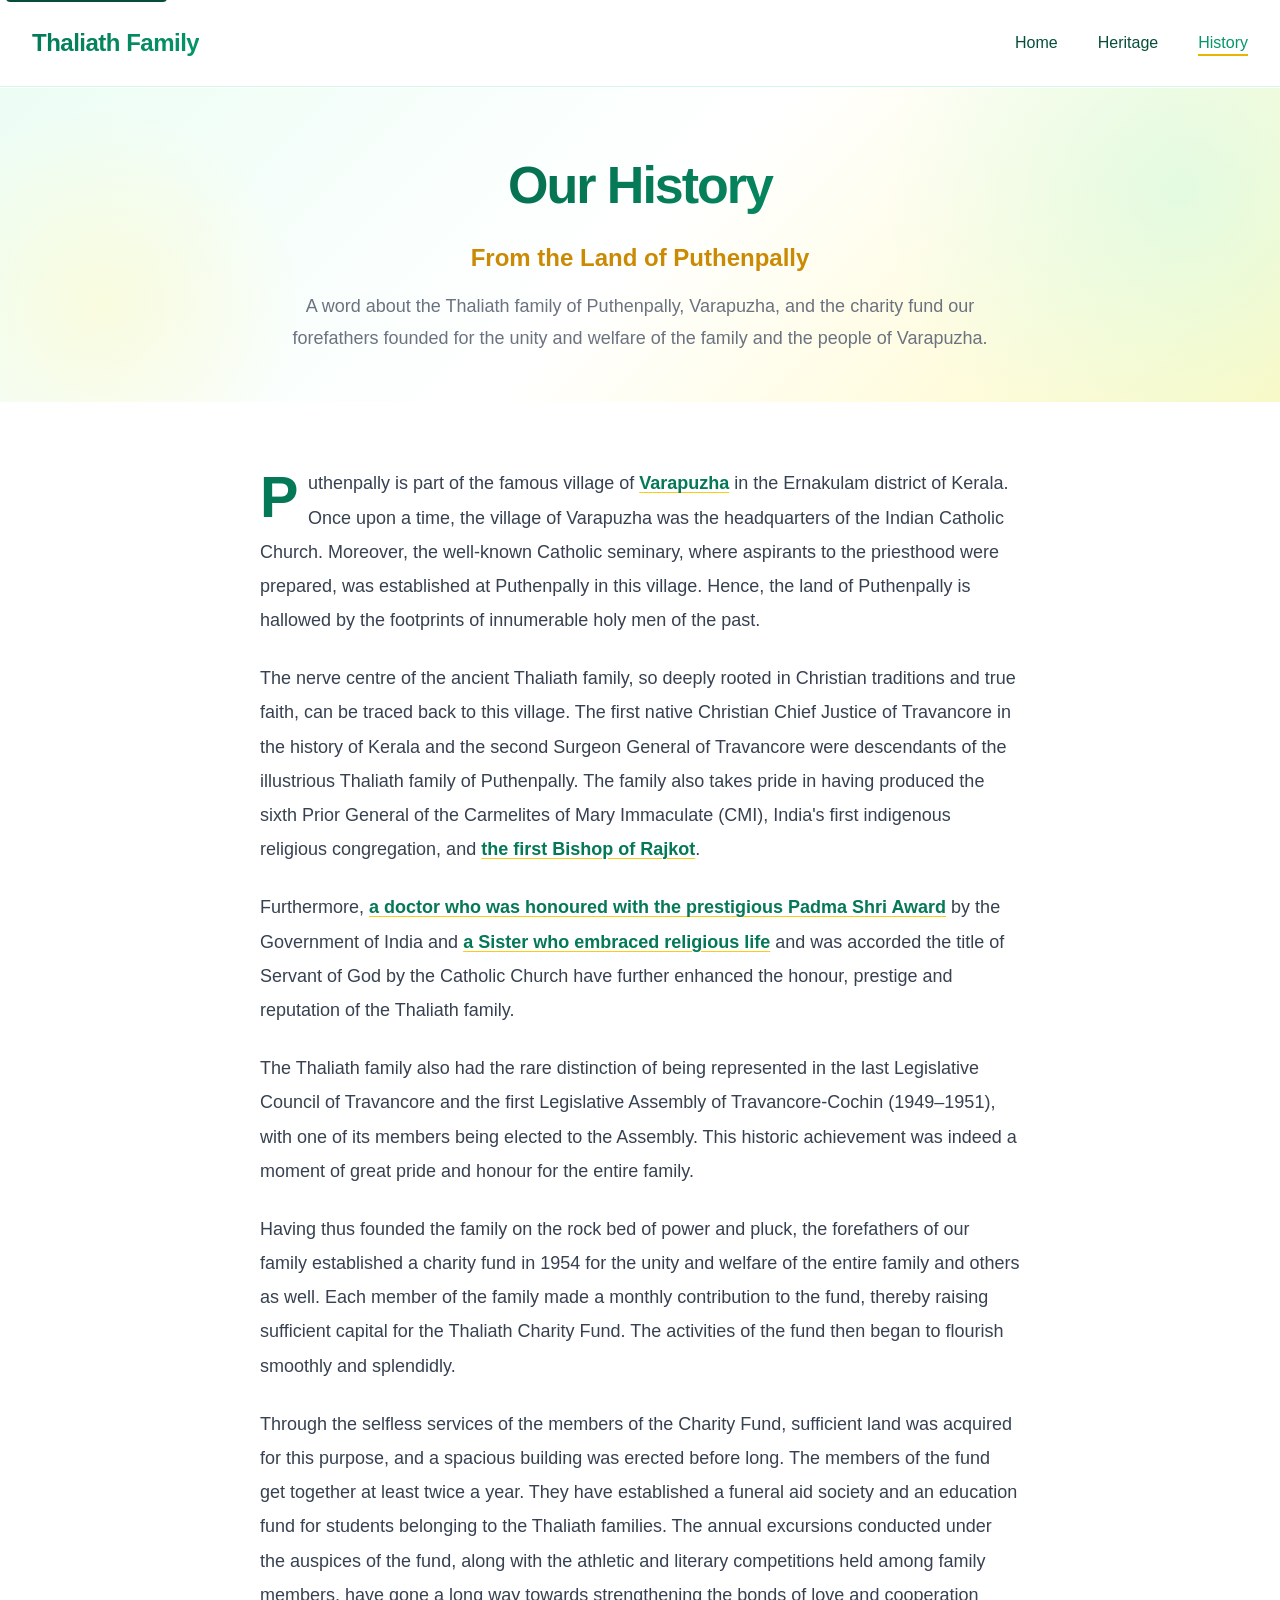
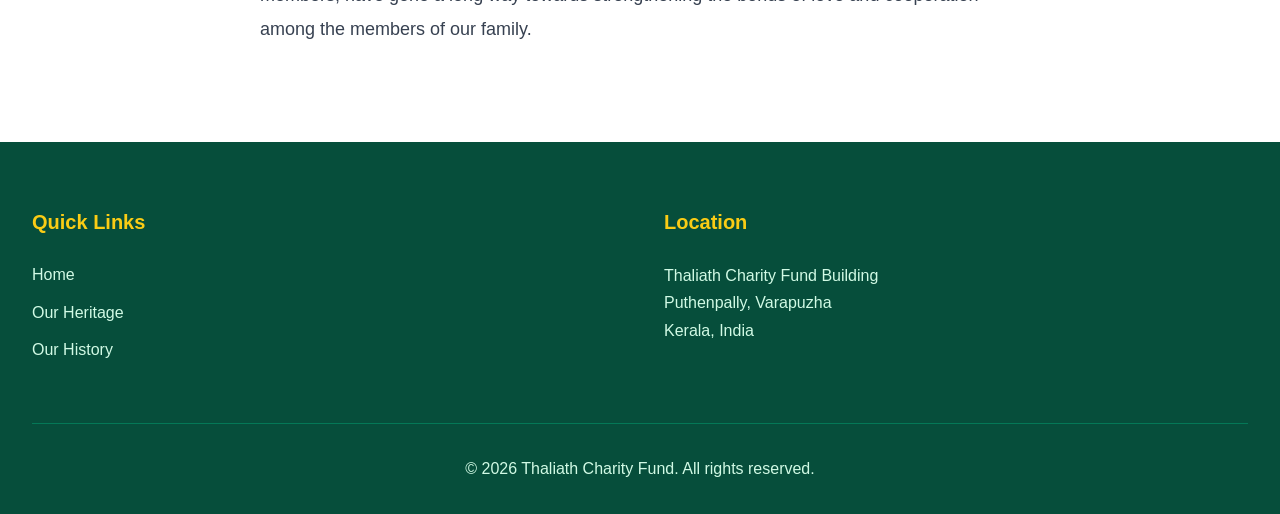
==== commit f54d3ac9: "Link the first Bishop of Rajkot to Wikipedia Link "the first Bishop of Rajkot" on the History page t" ====
--- a/history.html
+++ b/history.html
@@ -200,7 +200,14 @@
             were descendants of the illustrious Thaliath family of Puthenpally.
             The family also takes pride in having produced the sixth Prior
             General of the Carmelites of Mary Immaculate (CMI), India's first
-            indigenous religious congregation, and the first Bishop of Rajkot.
+            indigenous religious congregation, and
+            <a
+              href="https://en.wikipedia.org/wiki/Jonas_Thaliath"
+              target="_blank"
+              rel="noopener"
+              title="Bishop Jonas Thaliath on Wikipedia"
+              >the first Bishop of Rajkot</a
+            >.
           </p>
           <p>
             Furthermore,
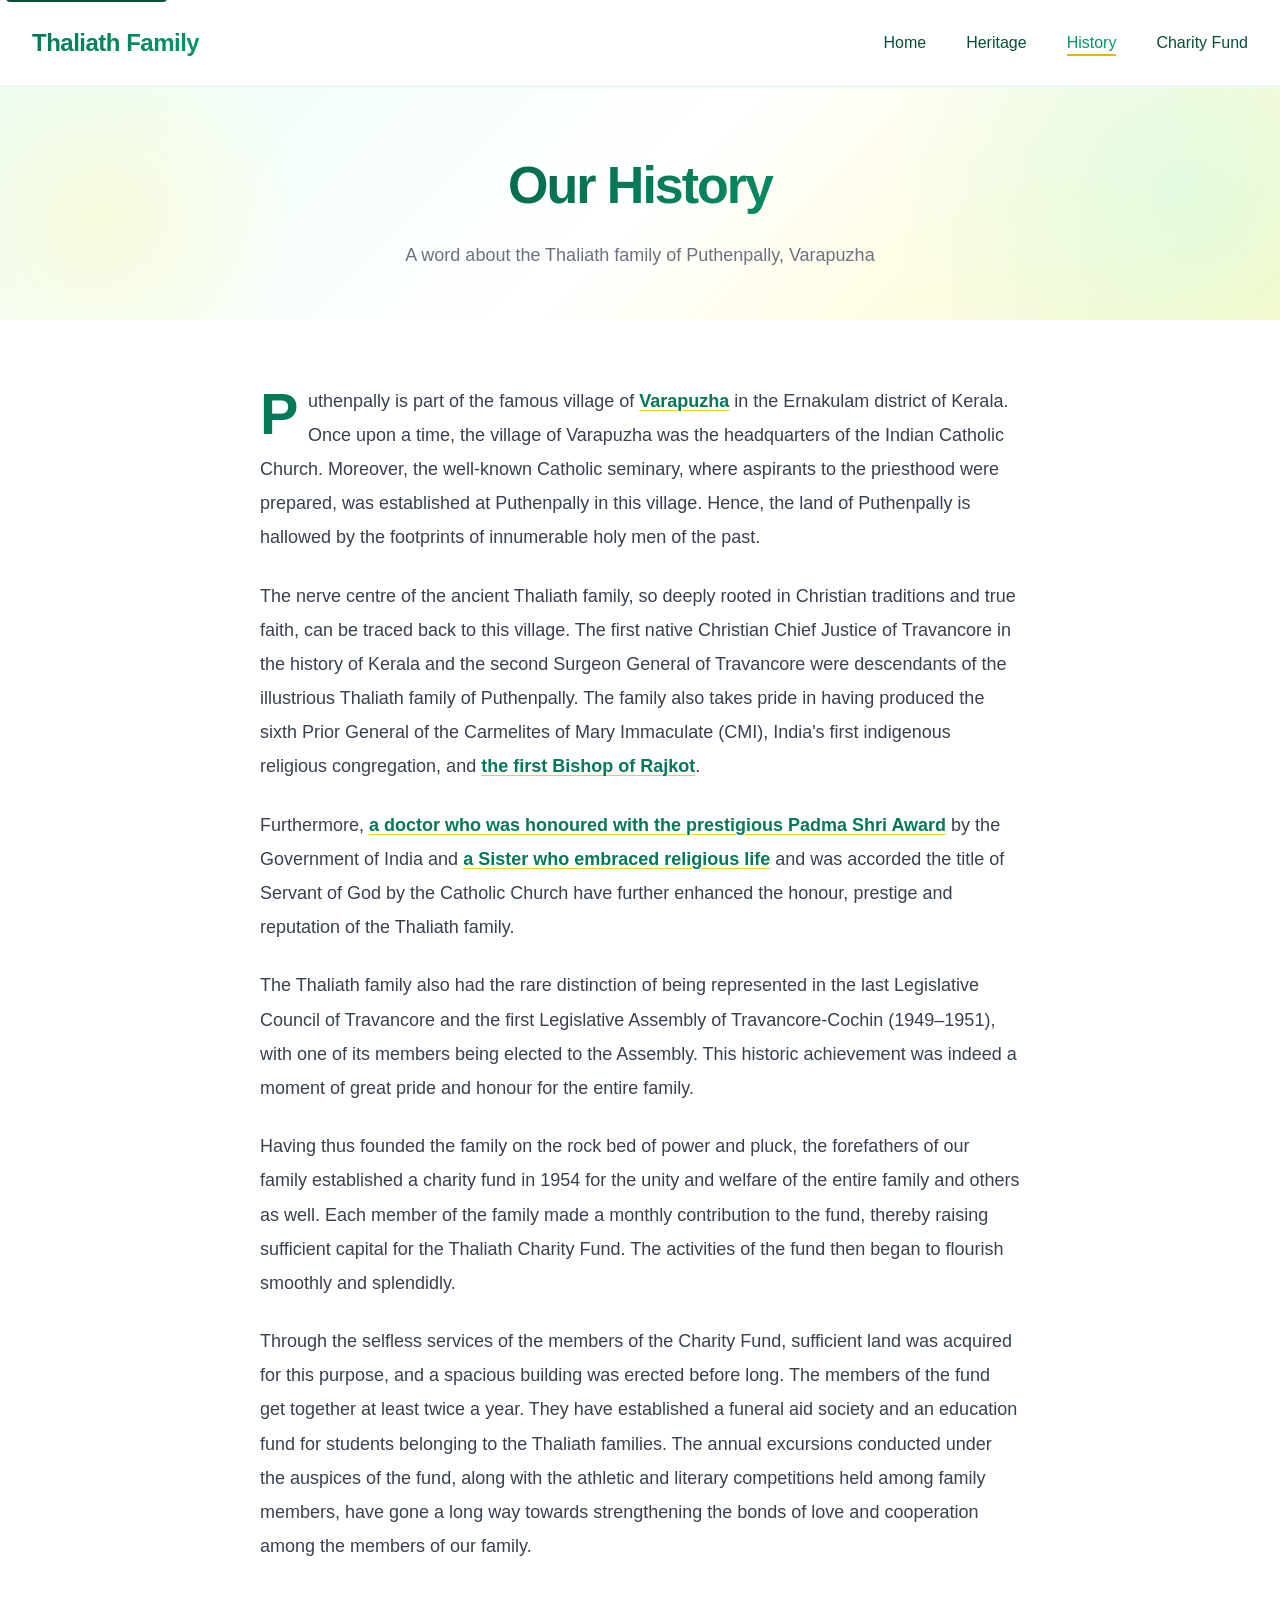
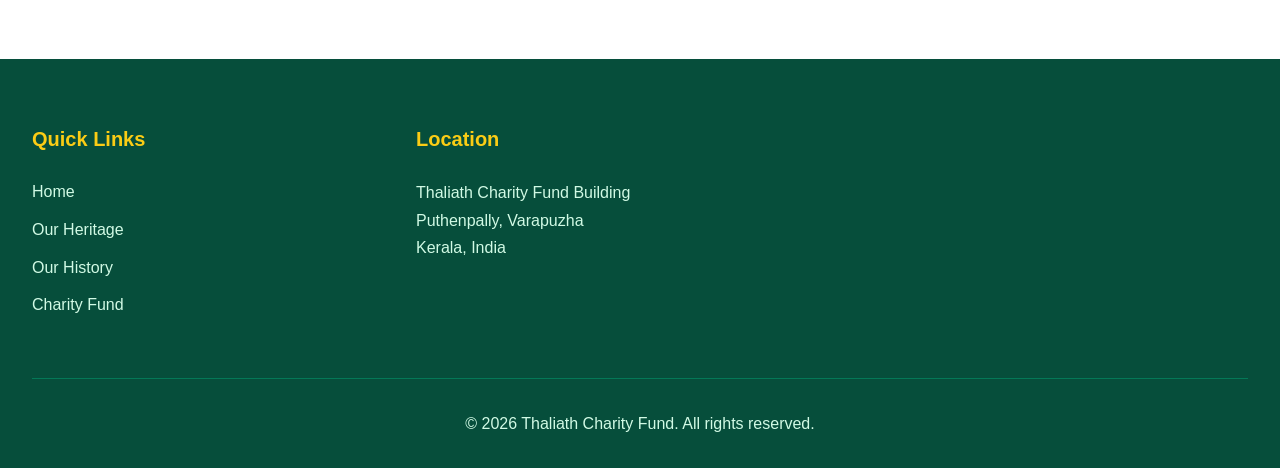
==== commit 4ad47f26: "Add Charity Fund page and trim the History hero - New charity-fund.html with the history of the Thal" ====
--- a/history.html
+++ b/history.html
@@ -4,12 +4,12 @@
     <meta charset="UTF-8" />
     <meta
       name="description"
-      content="The history of the Thaliath family of Puthenpally, Varapuzha, and of the Thaliath Charity Fund, founded in 1954 for the unity and welfare of the family."
+      content="A word about the Thaliath family of Puthenpally, Varapuzha, an ancient family deeply rooted in Christian traditions and true faith."
     />
     <meta name="viewport" content="width=device-width, initial-scale=1.0" />
     <meta
       name="keywords"
-      content="Thaliath family history, Puthenpally, Varapuzha, Thaliath Charity Fund, Kerala"
+      content="Thaliath family history, Puthenpally, Varapuzha, Syrian Catholic, Kerala"
     />
     <meta name="author" content="Prince Thaliath" />
     <meta name="robots" content="index, follow" />
@@ -45,7 +45,7 @@
     />
     <meta
       property="og:description"
-      content="The history of the Thaliath family of Puthenpally, Varapuzha, and of the Thaliath Charity Fund, founded in 1954 for the unity and welfare of the family."
+      content="A word about the Thaliath family of Puthenpally, Varapuzha, an ancient family deeply rooted in Christian traditions and true faith."
     />
     <meta
       property="og:image"
@@ -60,7 +60,7 @@
     <meta property="og:image:height" content="630" />
     <meta
       property="og:image:alt"
-      content="Our History: the Thaliath family, roots in Puthenpally and the Charity Fund since 1954"
+      content="Our History: the Thaliath family of Puthenpally, Varapuzha, Kerala"
     />
     <meta name="twitter:card" content="summary_large_image" />
     <meta name="twitter:domain" content="thaliathfamily.com" />
@@ -74,7 +74,7 @@
     />
     <meta
       name="twitter:description"
-      content="The history of the Thaliath family of Puthenpally, Varapuzha, and of the Thaliath Charity Fund, founded in 1954 for the unity and welfare of the family."
+      content="A word about the Thaliath family of Puthenpally, Varapuzha, an ancient family deeply rooted in Christian traditions and true faith."
     />
     <meta
       name="twitter:image"
@@ -82,7 +82,7 @@
     />
     <meta
       name="twitter:image:alt"
-      content="Our History: the Thaliath family, roots in Puthenpally and the Charity Fund since 1954"
+      content="Our History: the Thaliath family of Puthenpally, Varapuzha, Kerala"
     />
     <script type="application/ld+json">
       {
@@ -149,6 +149,7 @@
           <li><a href="index.html#home">Home</a></li>
           <li><a href="index.html#heritage">Heritage</a></li>
           <li><a href="history.html" aria-current="page">History</a></li>
+          <li><a href="charity-fund.html">Charity Fund</a></li>
         </ul>
         <button
           class="menu-toggle"
@@ -166,11 +167,8 @@
       <section class="hero page-hero" id="top">
         <div class="hero-content">
           <h1>Our History</h1>
-          <p class="hero-subtitle">From the Land of Puthenpally</p>
           <p class="hero-description">
-            A word about the Thaliath family of Puthenpally, Varapuzha, and the
-            charity fund our forefathers founded for the unity and welfare of
-            the family and the people of Varapuzha.
+            A word about the Thaliath family of Puthenpally, Varapuzha
           </p>
         </div>
       </section>
@@ -271,6 +269,7 @@
             <li><a href="index.html#home">Home</a></li>
             <li><a href="index.html#heritage">Our Heritage</a></li>
             <li><a href="history.html">Our History</a></li>
+            <li><a href="charity-fund.html">Charity Fund</a></li>
           </ul>
         </div>
 
--- a/main.css
+++ b/main.css
@@ -25,6 +25,13 @@
   line-height: 1.6;
   color: #1f2937;
   overflow-x: hidden;
+  min-height: 100vh;
+  display: flex;
+  flex-direction: column;
+}
+
+main {
+  flex: 1 0 auto;
 }
 
 .header {
@@ -496,8 +503,8 @@
   max-width: 1400px;
   margin: 0 auto;
   display: grid;
-  grid-template-columns: repeat(auto-fit, minmax(250px, 1fr));
-  gap: 3rem;
+  grid-template-columns: repeat(auto-fit, minmax(220px, 320px));
+  gap: 3rem 4rem;
   margin-bottom: 3rem;
 }
 
